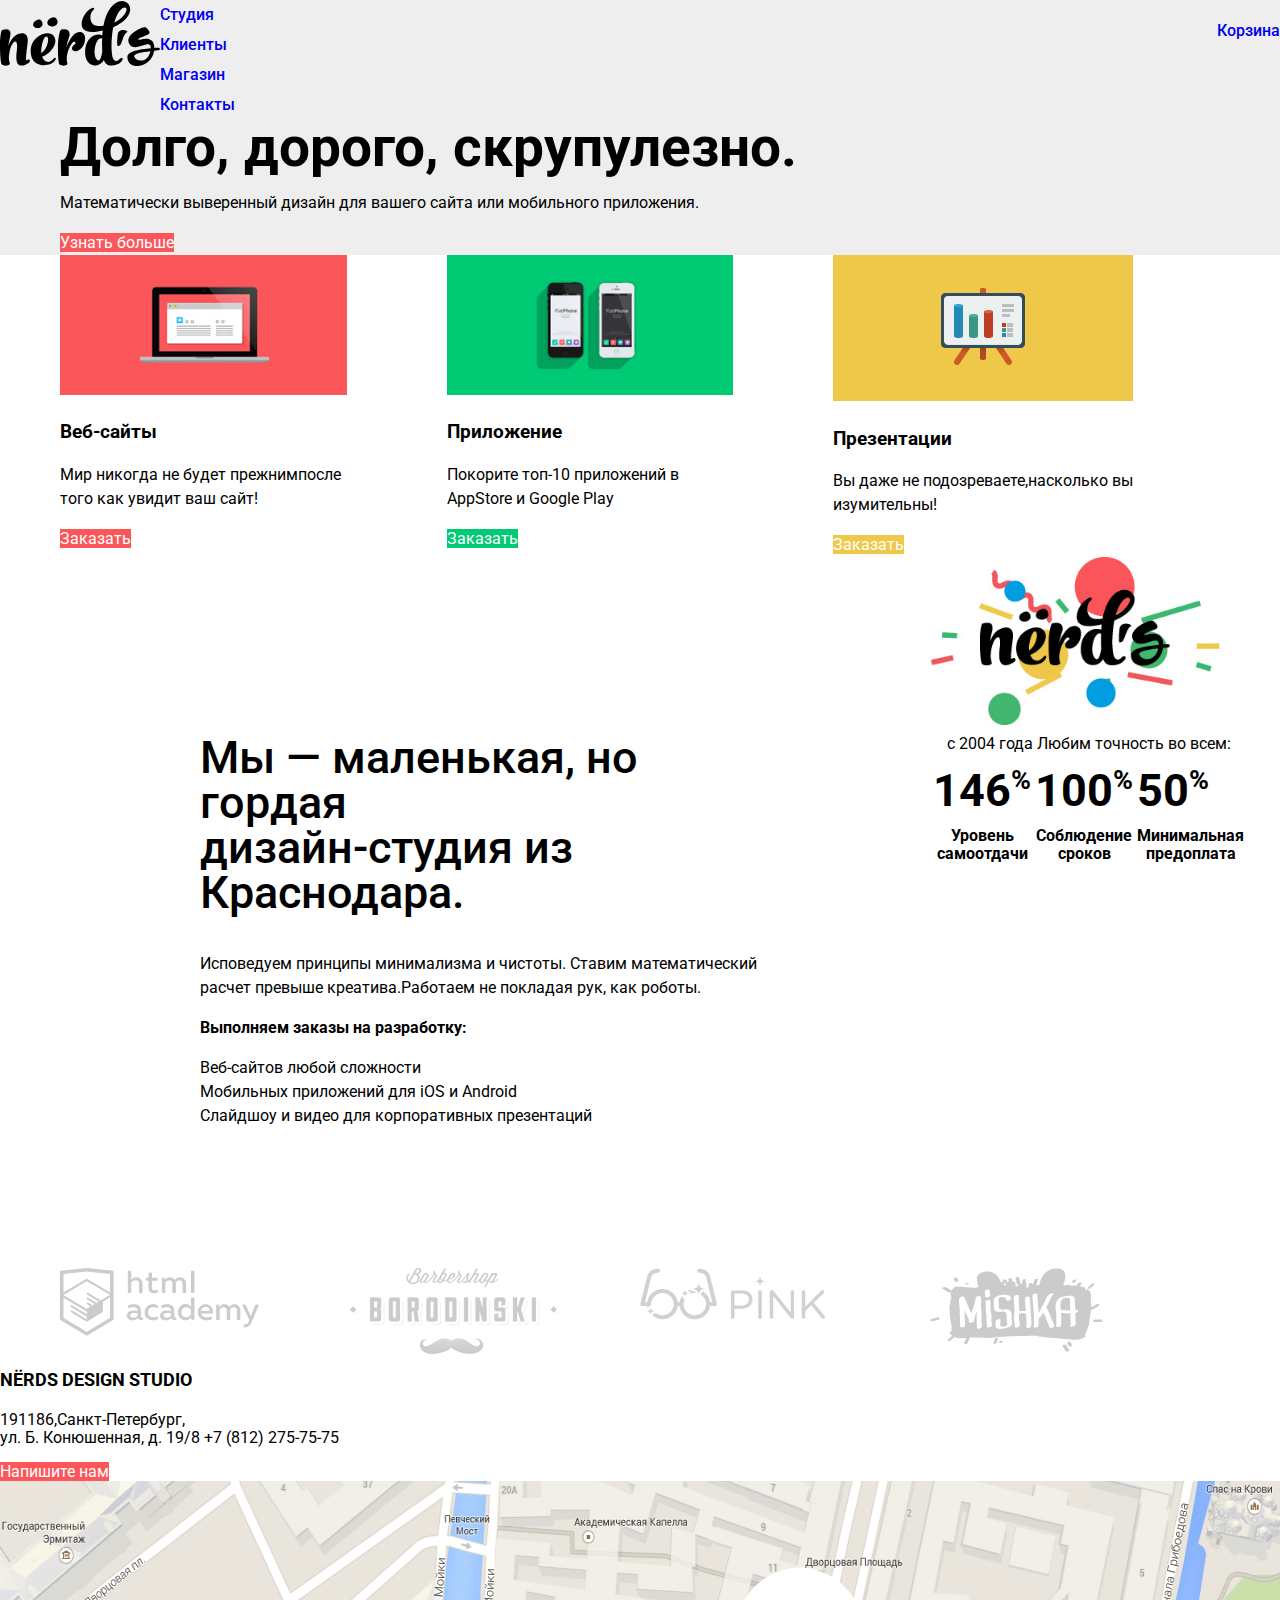
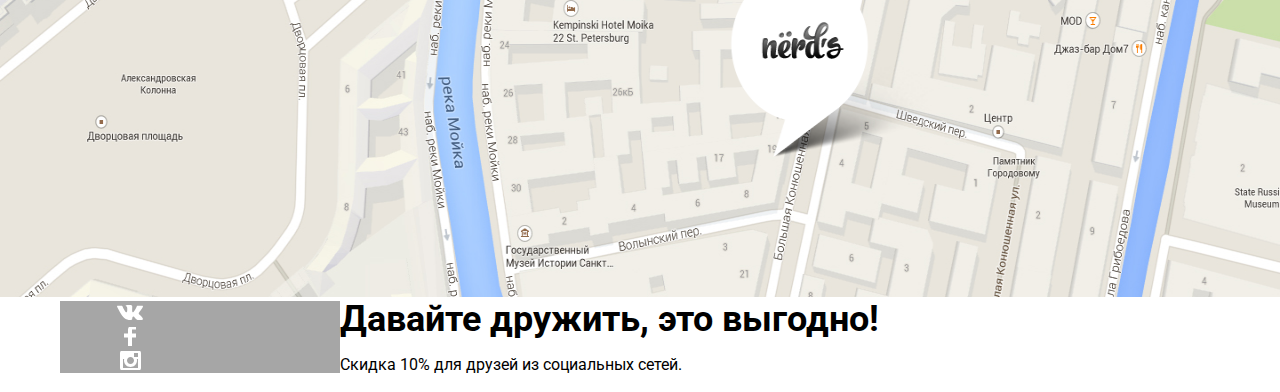
==== index.html @ cbd78d94 "Сетка на гридах для главной страницы" ====
<!DOCTYPE html>
<html class="page" lang="ru">
  <head>
    <meta charset="utf-8">
    <title>Nerd's</title>
    <link rel="preconnect" href="https://fonts.gstatic.com">
    <link href="https://fonts.googleapis.com/css2?family=Roboto:wght@400;500;700&display=swap" rel="stylesheet">
    <link href="css/normalize.css" rel="stylesheet">
    <link href="css/style.css" rel="stylesheet">
    <link rel="icon" href="favicon.ico">
    <link rel="icon" href="favicon.ico" type="image/ico">
    <link rel="apple-touch-icon" href="favicon180.ico">
    <link rel="manifest" href="manifest.webmanifest">
  </head>
  <body class="page-body">
  <header class="main-header">
    <nav class="main-navigation">
      <a class="main-header-logo" href="index.html"><img src="img/nerds-logo.svg" width="160" height="65" alt="Логотип Дизайн-студии Nerd's"></a>
      <ul class="site-navigation-list">
        <li><a href="blank.html">Студия </a></li>
        <li><a href="blank.html">Клиенты</a></li>
        <li><a href="catalog.html">Магазин</a></li>
        <li><a href="blank.html">Контакты</a></li>
      </ul>
      <ul class="nav-basket">
        <li>
          <a class="basket" href="blank.html">Корзина</a>
        </li>
      </ul>
    </nav>
    <h1 class="main-title">Интернет магазин «Nerds»</h1>
  </header>
    <main >
    <section class="features">
      <div class="container">
      <div>
        <h2 class="features-title">Долго, дорого, скрупулезно.</h2>
        <p>Математически выверенный дизайн для вашего сайта или мобильного приложения.</p>
        <a class="btn" href="blank.html">Узнать больше</a>
      </div>
    </div>
    </section>
    <div class="container">
    <section class="services">
      <h2 class="services-title">Услуги</h2>
      <ul class="services-list">
        <li class="services-item">
          <img src="img/illustration-1.jpg" width="300" height="146" alt="Илюстрация компютера">
          <h3 class="services-list-title">Веб-сайты</h3>
          <p>Мир никогда не будет прежнимпосле того как увидит ваш сайт!</p>
          <a class="btn" href="blank.html">Заказать</a>
        </li>
        <li class="services-item">
          <img src="img/illustration-2.jpg" width="300" height="146" alt="Илюстрация телефонов">
          <h3 class="services-list-title">Приложение</h3>
          <p>Покорите топ-10 приложений в AppStore и Google Play</p>
          <a class="btn services-item-green" href="blank.html">Заказать</a>
        </li>
        <li class="services-item">
          <img src="img/illustration-3.jpg" width="300" height="146" alt="Илюстрация экрана">
          <h3 class="services-list-title">Презентации</h3>
          <p>Вы даже не подозреваете,насколько вы изумительны!</p>
          <a class="btn services-item-yellow" href="blank.html">Заказать</a>
        </li>
      </ul>
    </section>
    <section class="about">
    <div class="about-info">
      <h2 class="about-title">Мы — маленькая, но гордая <br>дизайн-студия из Краснодара.</h2>
      <p>Исповедуем принципы минимализма и чистоты. Ставим математический расчет превыше креатива.Работаем не покладая рук, как роботы.</p>
      <p class="sup-title">Выполняем заказы на разработку:</p>
      <ul class="about-list">
        <li class="about-item">Веб-сайтов любой сложности</li>
        <li class="about-item">Мобильных приложений для iOS и Android</li>
        <li class="about-item">Слайдшоу и видео для корпоративных презентаций</li>
      </ul>
    </div>
    <div class="about-fact">
      <img src="img/nerds-illustration.png" width="360" height="208" alt="Логотип Дизайн-студии Nerd's">
    <table>
      <caption class="table-title">с 2004 года Любим точность во всем:</caption>
      <tr>
        <td class="about-data">146<sup><small>%</small></td>
        <td class="about-data">100<sup><small>%</small></td>
        <td class="about-data">50<sup><small>%</small></td>
      </tr>
      <tr>
        <th class="about-row">Уровень самоотдачи</th>
        <th class="about-row">Соблюдение сроков</th>
        <th class="about-row">Минимальная предоплата</th>
      </tr>
    </table>
    </div>
    </section>
    <section class="companies">
      <h2 class="companies-title">Клиенты</h2>
        <a class="companies-link" href="blank.html">
          <img src="img/logo-htmlacademy.svg" width="199" height="67" alt="Логотип компании Html academi">
        </a>
        <a class="companies-link" href="blank.html">
          <img src="img/logo-barbershop.svg" width="209" height="90" alt="Логотип компании барбершоп">
        </a>
        <a class="companies-link" href="blank.html">
          <img src="img/logo-pink.svg" width="185" height="52" alt="Логотип компании Pink">
        </a>
        <a class="companies-link" href="blank.html">
          <img src="img/logo-mishka.svg" width="173" height="84" alt="Логотип компании Mishka">
        </a>
    </section>
    </div>
    </main>
  <footer class="main-footer">
    <section class="contacts">
      <div>
        <b class="contacts-name">NЁRDS DESIGN STUDIO</b>
        <p>191186,Санкт-Петербург,
        <br>ул. Б. Конюшенная, д. 19/8
        <a class="contacts-phone" href="tel:+78122757575">+7 (812) 275-75-75</a></p>
        <a class="btn" href="blank.html">Напишите нам</a>
      </div>
      <div>
        <img class="map" src="img/map.png" width="1440" height="416" alt="Санкт-Петербург,ул.Б.Конюшенная, д.19/8">
      </div>
    </section>
    <section class="footer-social">
      <div class="footer-container container">
      <ul class="footer-social-list">
        <li class="social-button">
          <a class=" social-button social-button-vk" href="blank.html">
          </a>
        </li>
        <li class="social-button">
          <a class=" social-button social-button-fb" href="blank.html">
          </a>
        </li>
        <li class="social-button">
          <a class=" social-button social-button-insta" href="blank.html">
          </a>
        </li>
      </ul>
      <div>
        <b class="footer-slogan">Давайте дружить, это выгодно!</b>
        <p class="footer-paragraph">Скидка 10% для друзей из социальных сетей.</p>
      </div>
      </div>
    </section>
  </footer>
  </body>
</html>
---- css/style.css ----
:root {
    --black: #000000;
    --gray-nav: #EEEEEE;
    --extra-dark: #283136;
    --red: #FB565A;
    --gray: #A6A6A6;
    --green: #00CA74;
    --yellow: #EFC849;
    --extra-gray: #444444;
    --basic-white: #FFFFFF;
}

body {
  background-color: var(--basic-white);
  font-family: "Roboto", "Arial", sans-serif;
  font-size: 16px;
  line-height: 24px;
  font-weight: 400;
  color: var(--black);
}

.page {
  height: 100%;
}

.page-body {
  min-height: 100%;
  display: grid;
  grid-template-rows: min-content 1fr min-content;
  align-content: start;
}

a {
  text-decoration: none;
}

img{
  height: auto;
  max-width: 100%;
}

.container {
  width: 1160px;
  margin: 0 auto;
  padding: 0 20px;
}

.btn {
  color: var(--basic-white);
  font-size: 16px;
  line-height: 18px;
  background-color: var(--red);
}

.main-navigation {
  display: grid;
  grid-template-columns: min-content 1fr min-content;
  font-size: 16px;
  line-height: 30px;
  font-weight: 500;
  color: var(--black);
}

.main-header {
  background-color: var(--gray-nav);
  margin: 0;
  padding: 0;
}

.main-header-logo {
  display: block;
  width: 160px;
}

.site-navigation-list {
  list-style-type: none;
  margin: 0;
  padding: 0;
}

.nav-basket {
  list-style-type: none;
}

.features {
  background-color: var(--gray-nav);
}

.features-title {
  margin: 0;
  font-size: 55px;
  line-height: 55px;
}

.services-title {
  display: none;
}

.services-list {
  display: grid;
  grid-template-columns: 1fr 1fr 1fr;
  padding: 0;
  margin: 0;
  list-style: none;
}

.services-item {
  padding-right: 100px;
}

.services-item:nth-child(3n) {
  padding-right: 60px;
}

.services-item-title {
  color: var(--black);
  font-size: 24px;
  line-height: 30px;
  font-weight: 700;
  margin: 0;
  padding: 0;
}

.services-item-green  {
  background-color: var(--green);
}

.services-item-yellow {
  background-color: var(--yellow);
}

.main-title {
  display: none;
}

.about {
  display: grid;
  grid-template-columns: 75% 25%;
  margin: 0;
  padding: 0;
}

.about-list {
  list-style: none;
  margin: 0;
  padding: 0;
}

.about-info {
  padding: 140px;
}

.about-title {
  font-size: 45px;
  line-height: 45px;
  font-weight: 500;
}

.sup-title {
  font-weight: 700;
}

.about-data {
  font-size: 45px;
  line-height: 64px;
  font-weight: 700;
}
.about-row {
  font-size: 16px;
  line-height: 18px;
}

.companies {
  display: grid;
  grid-template-columns: repeat(4, 1fr);
}

.companies-link img {
  opacity: 0.2;
}

.companies-link:hover img {
  opacity: 1;
}

.companies-link:active img {
  opacity: 0.1;
}

.companies-title {
  display: none;
}

.contacts {
  line-height: 18px;
}

.contacts-name {
  font-size: 18px;
  line-height: 30px;
  font-weight: 700;
}

.contacts-phone {
  color: inherit;
}

.basket {
  font-weight: 500;
  line-height: 18px;
}

.map {
  width: 100%;
  height: 416px;
}

.footer-social-list {
  list-style-type: none;
  margin: 0;
  padding: 0;
}

.social-button {
  background: var(--gray);
  padding-right: 140px;
  background-repeat: no-repeat;
  background-position: center;
}

.footer-container {
  display: grid;
  grid-template-columns: min-content 1fr min-content;
}

.social-button-vk {
  background-image: url(../img/vk-icon.svg);
}

.social-button-fb {
  background-image: url(../img/fb-icon.svg);
}

.social-button-insta {
  background-image: url(../img/insta-icon.svg);
}

.social-button:hover {
  background-color: var(--red);
}

.social-button:active {
  opacity: 0.1;
}

.footer-slogan {
  font-size: 36px;
  line-height: 36px;
  font-weight: 700;
}

.footer-paragraph {
  line-height: 22px;
}

.site-navigation-list .active {
  border-bottom: var(--black);
}

.page-catalog {
  width: 240px;
  margin-right: 80px;
  display: grid;
  grid-template-columns: 180px 1fr;
  align-content: start;
  grid-column: 1 / -1;
  margin-bottom: 40px;
}

.page-title {
  font-size: 55px;
  line-height: 55px;
  font-weight: 500;
  margin-left: 357px;
}

.catalog-container {
  display: grid;
  grid-template-columns: 260px 1fr;
  gap: 140px;
}

.catalog-filter {
  grid-row: 1/-1;
  font-size: 18px;
  line-height: 30px;
  font-weight: 700;
}

.catalog-filter-group {
  margin: 0;
  padding: 0;
  border: 0;
}

.catalog-filter-list {
  list-style-type: none;
  margin: 0;
  padding: 0;
}

.catalog-checkbox-label {
  font-size: 16px;
  line-height: 20px;
  font-weight: 400;
}

.catalog-radio-label {
  font-size: 16px;
  line-height: 20px;
  font-weight: 400;
}

.sort-item {
  font-size: 14px;
  line-height: 18px;
  font-weight: 400;
  margin: 0;
  padding: 0;
  list-style-type: none;
  color: var(--extra-gray);
}

.sort-item {
  opacity: 0.3;
}

.sort-item:hover {
  opacity: 0.6;
}

.sort-item:active {
  opacity: 1;
}

.sort-order-links {
  margin: 0;
  padding: 0;
  color: var(--black);
}

.sort-link-asc {
  margin: 0;
  padding: 0;
  list-style-type: none;
  color: var(--black);
}

.sort-link-desc {
  margin: 0;
  padding: 0;
  list-style-type: none;
  color: var(--gray);
}

.catalog-filter-btn {
  color: var(--black);
  background: var(--gray-nav);
}

.catalog-sort {
  display: flex;
  list-style-type: none;
}

.catalog-sort-caption {
  font-size: 18px;
  line-height: 30px;
  font-weight: 700;
}

.sort-order-link {
  color: var(--black);
}

.catalog-title {
  display: none;
}

.catalog-item-title {
  font-size: 18px;
  line-height: 30px;
  font-weight: 700;
  margin: 0;
}

.catalog-list {
  display: grid;
  grid-template-columns: 1fr 1fr;
  gap: 40px;
  margin: 0px;
  padding: 0px;
  grid-column-start: 2;
  width: 560px;
  list-style: none;
  margin-left: 60px;
}

.catalog-info {
  line-height: 18px;
}

.paginate {
  list-style-type: none;
  color: var(--black);
  background-color: var(--gray-nav);
}
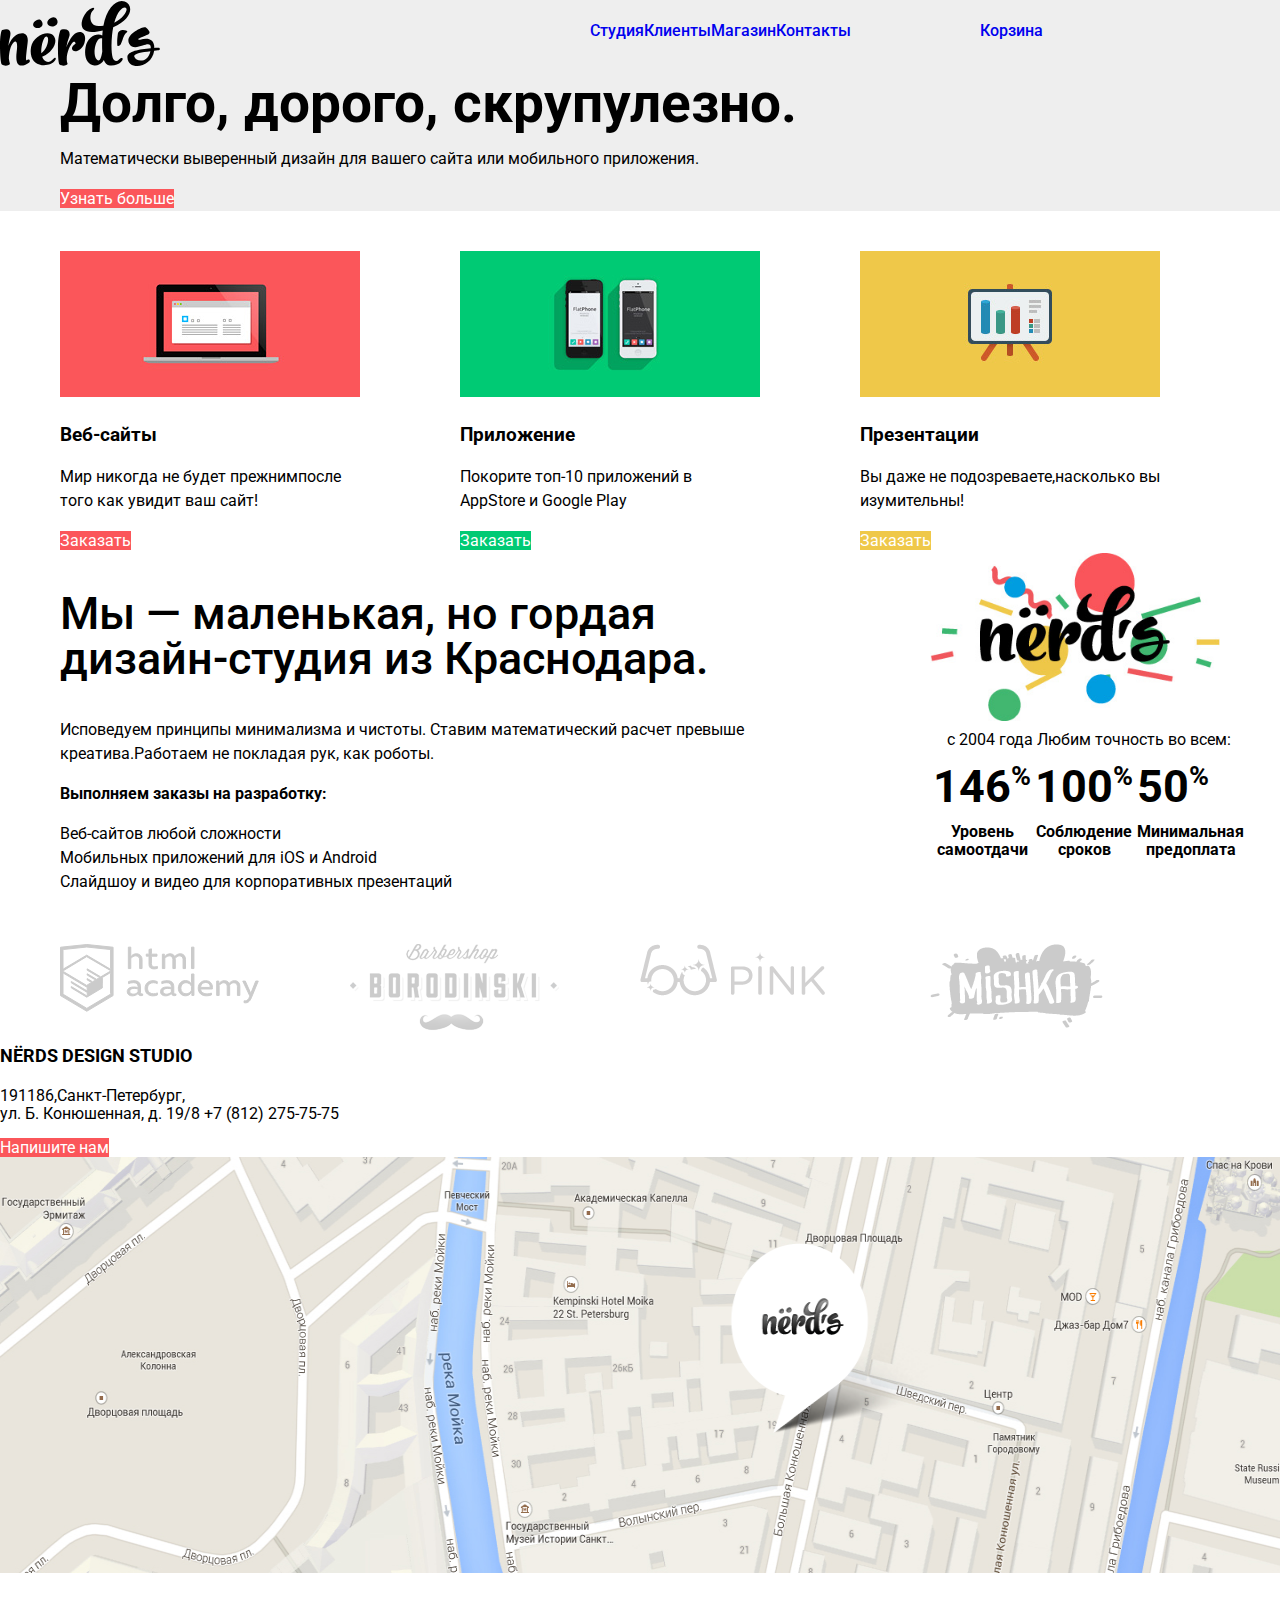
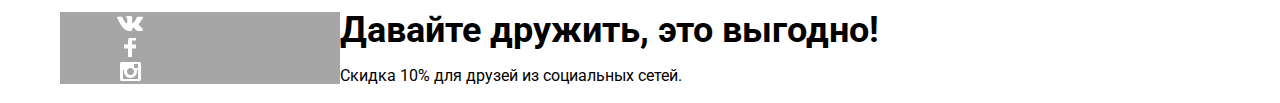
==== commit b84b583f: "Сетка на флексах для главной страницы" ====
--- a/index.html
+++ b/index.html
@@ -13,7 +13,7 @@
     <link rel="manifest" href="manifest.webmanifest">
   </head>
   <body class="page-body">
-  <header class="main-header">
+  <header class="main-header container">
     <nav class="main-navigation">
       <a class="main-header-logo" href="index.html"><img src="img/nerds-logo.svg" width="160" height="65" alt="Логотип Дизайн-студии Nerd's"></a>
       <ul class="site-navigation-list">
--- a/css/style.css
+++ b/css/style.css
@@ -61,32 +61,58 @@
   color: var(--black);
 }
 
+.main-header container {
+  display: flex;
+  justify-content: space-between;
+}
+
 .main-header {
+  display: flex;
+  justify-content: space-between;
+  flex-direction: column;
+  align-items: flex-start;
   background-color: var(--gray-nav);
   margin: 0;
   padding: 0;
+  width: 100%;
 }
 
 .main-header-logo {
+  display: flex;
+  justify-content: start;
+  flex-grow: 0;
   display: block;
   width: 160px;
+  height: auto;
+  margin-right: 140px;
 }
 
 .site-navigation-list {
-  list-style-type: none;
-  margin: 0;
-  padding: 0;
+  display: flex;
+  justify-content: center;
+  flex-grow: 1;
+  list-style-type: none;
+  margin-left: 200px;
+  padding: 0;
+  width: 440px;
 }
 
 .nav-basket {
+  display: flex;
+  margin-left: auto;
+  max-width: 150px;
+  padding-left: 40px;
   list-style-type: none;
 }
 
 .features {
+  margin-bottom: 40px;
   background-color: var(--gray-nav);
 }
 
 .features-title {
+  display: grid;
+  grid-template-columns: auto 1fr ;
   margin: 0;
   font-size: 55px;
   line-height: 55px;
@@ -105,7 +131,13 @@
 }
 
 .services-item {
+  width: 300px;
   padding-right: 100px;
+}
+
+.services-item p {
+  display: flex;
+  align-items: center;
 }
 
 .services-item:nth-child(3n) {
@@ -138,6 +170,7 @@
   grid-template-columns: 75% 25%;
   margin: 0;
   padding: 0;
+  margin-bottom: 50px;
 }
 
 .about-list {
@@ -147,7 +180,7 @@
 }
 
 .about-info {
-  padding: 140px;
+  padding-right: 140px;
 }
 
 .about-title {
@@ -193,6 +226,7 @@
 
 .contacts {
   line-height: 18px;
+  margin-bottom: 35px;
 }
 
 .contacts-name {
@@ -230,7 +264,7 @@
 
 .footer-container {
   display: grid;
-  grid-template-columns: min-content 1fr min-content;
+  grid-template-columns: min-content 1fr;
 }
 
 .social-button-vk {
@@ -267,17 +301,9 @@
   border-bottom: var(--black);
 }
 
-.page-catalog {
-  width: 240px;
-  margin-right: 80px;
-  display: grid;
-  grid-template-columns: 180px 1fr;
-  align-content: start;
-  grid-column: 1 / -1;
-  margin-bottom: 40px;
-}
-
 .page-title {
+  display: flex;
+  justify-content: center;
   font-size: 55px;
   line-height: 55px;
   font-weight: 500;
@@ -287,17 +313,18 @@
 .catalog-container {
   display: grid;
   grid-template-columns: 260px 1fr;
-  gap: 140px;
+  gap: 0 140px;
 }
 
 .catalog-filter {
-  grid-row: 1/-1;
+  grid-row: 1/3;
   font-size: 18px;
   line-height: 30px;
   font-weight: 700;
 }
 
 .catalog-filter-group {
+  margin-bottom: 30px;
   margin: 0;
   padding: 0;
   border: 0;
@@ -370,6 +397,7 @@
 
 .catalog-sort {
   display: flex;
+  flex-grow: 1;
   list-style-type: none;
 }
 
@@ -378,6 +406,10 @@
   line-height: 30px;
   font-weight: 700;
 }
+
+ .catalog-sort-list {
+list-style: none;
+ }
 
 .sort-order-link {
   color: var(--black);
@@ -406,14 +438,26 @@
   margin-left: 60px;
 }
 
+.catalog-item {
+  margin-right: 20px;
+  margin-bottom: 20px;
+}
+
+.paginate {
+  list-style-type: none;
+  color: var(--black);
+  background-color: var(--gray-nav);
+}
+
 .catalog-info {
   line-height: 18px;
 }
 
-.paginate {
-  list-style-type: none;
-  color: var(--black);
-  background-color: var(--gray-nav);
-}
-
-
+.catalog-filter fieldset {
+  padding: 0;
+  margin: 0;
+  margin-bottom: 30px;
+  border: none;
+}
+
+
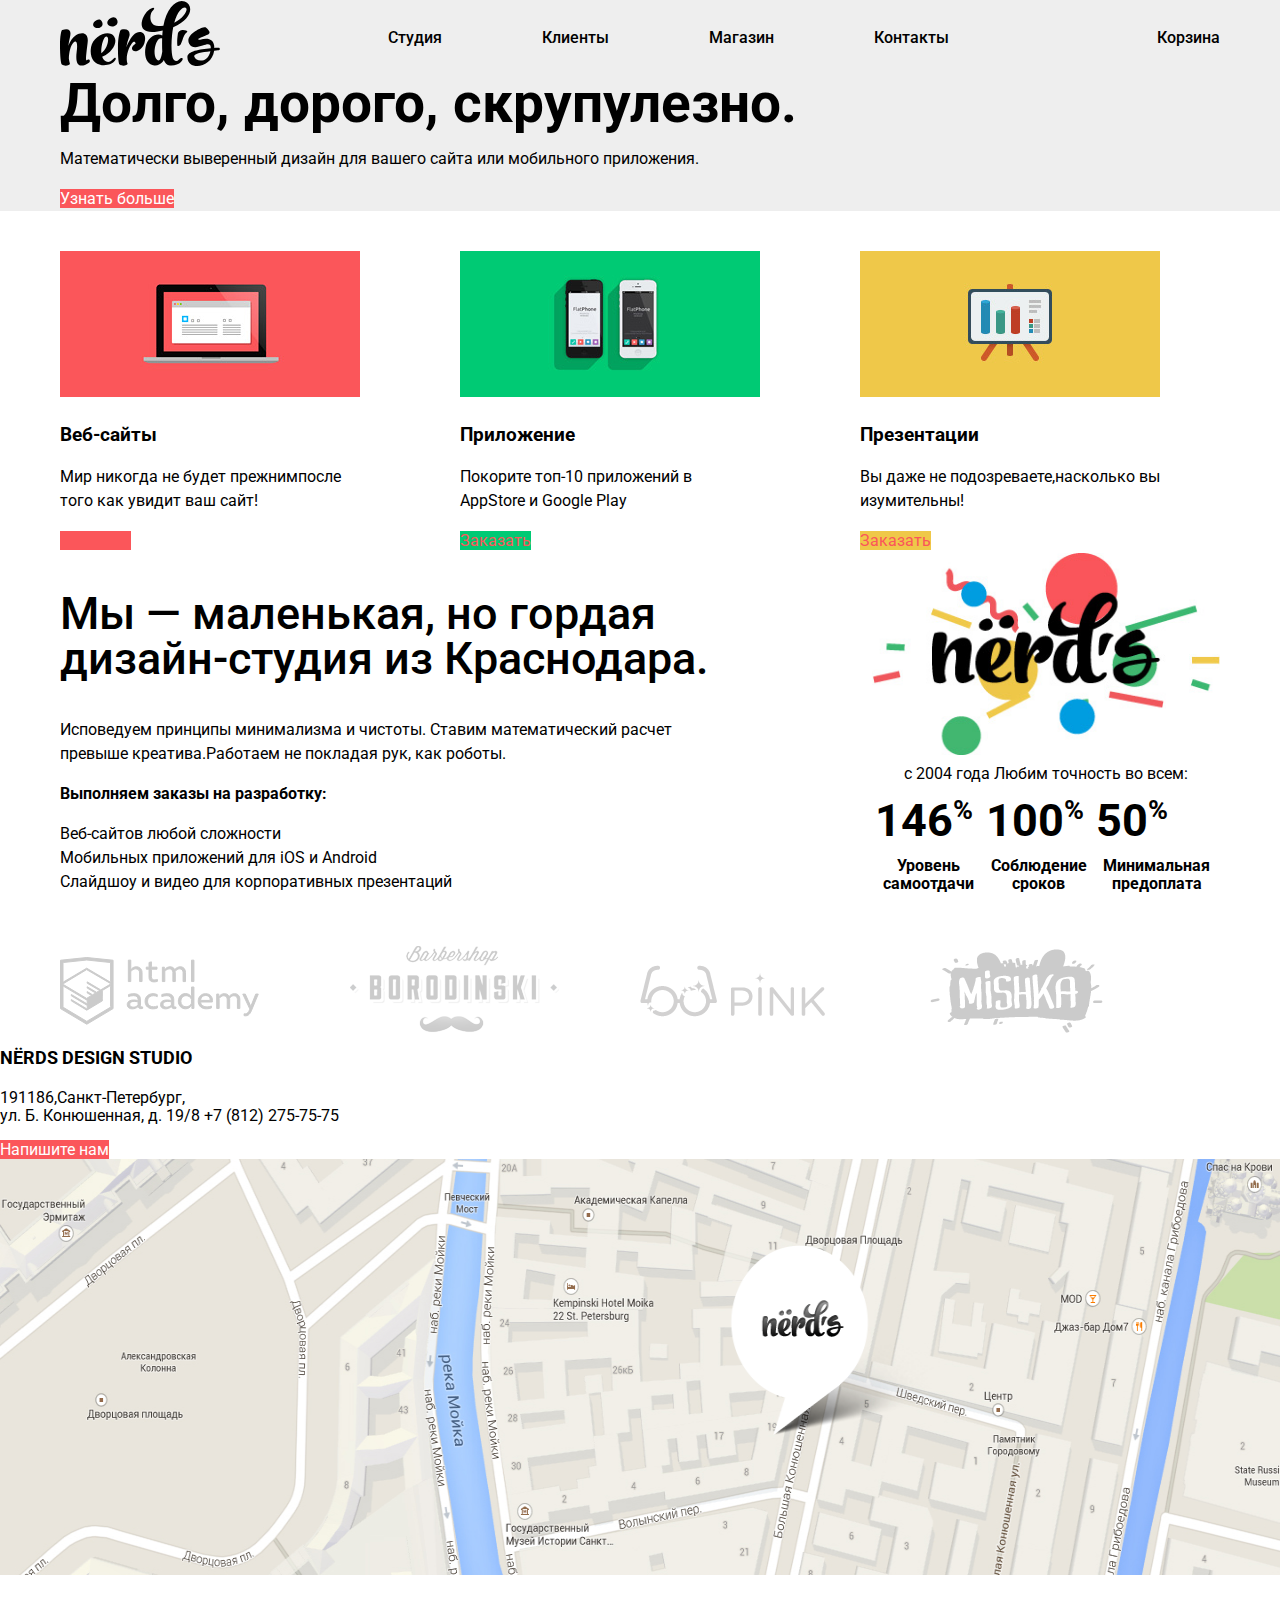
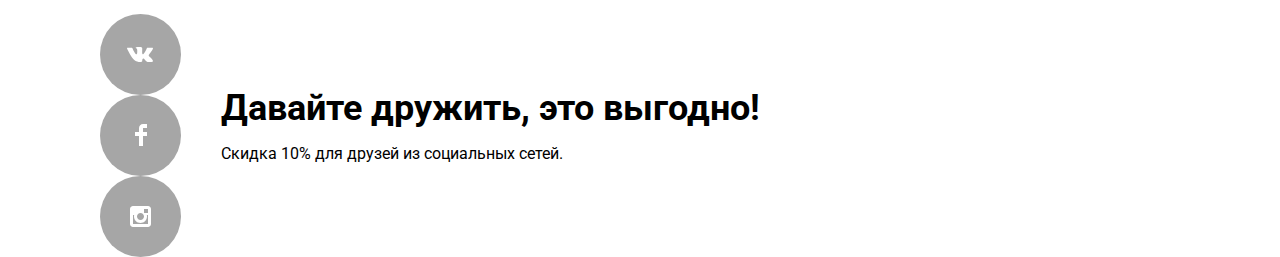
==== commit e0cc40c2: "Сетка на флексах для главной страницы" ====
--- a/index.html
+++ b/index.html
@@ -13,8 +13,8 @@
     <link rel="manifest" href="manifest.webmanifest">
   </head>
   <body class="page-body">
-  <header class="main-header container">
-    <nav class="main-navigation">
+  <header class="main-header">
+    <nav class="main-navigation  container">
       <a class="main-header-logo" href="index.html"><img src="img/nerds-logo.svg" width="160" height="65" alt="Логотип Дизайн-студии Nerd's"></a>
       <ul class="site-navigation-list">
         <li><a href="blank.html">Студия </a></li>
@@ -125,15 +125,15 @@
     <section class="footer-social">
       <div class="footer-container container">
       <ul class="footer-social-list">
-        <li class="social-button">
+        <li class="social-item">
           <a class=" social-button social-button-vk" href="blank.html">
           </a>
         </li>
-        <li class="social-button">
+        <li class="social-item">
           <a class=" social-button social-button-fb" href="blank.html">
           </a>
         </li>
-        <li class="social-button">
+        <li class="social-item">
           <a class=" social-button social-button-insta" href="blank.html">
           </a>
         </li>
--- a/css/style.css
+++ b/css/style.css
@@ -8,6 +8,8 @@
     --yellow: #EFC849;
     --extra-gray: #444444;
     --basic-white: #FFFFFF;
+    --red-aiming: #E74246;
+    --red-pressing:#D7373B;
 }
 
 body {
@@ -52,6 +54,21 @@
   background-color: var(--red);
 }
 
+.btn a {
+  background-color: var(--red);
+  opacity: 1;
+}
+
+.btn a:hover {
+  background-color: var(--red-aiming);
+  opacity: 0.3;
+}
+
+.btn a:active {
+  background-color: var(--red-pressing);
+  opacity: 1;
+}
+
 .main-navigation {
   display: grid;
   grid-template-columns: min-content 1fr min-content;
@@ -59,52 +76,76 @@
   line-height: 30px;
   font-weight: 500;
   color: var(--black);
-}
-
-.main-header container {
-  display: flex;
-  justify-content: space-between;
+  align-items: center;
 }
 
 .main-header {
-  display: flex;
-  justify-content: space-between;
-  flex-direction: column;
-  align-items: flex-start;
   background-color: var(--gray-nav);
-  margin: 0;
-  padding: 0;
-  width: 100%;
 }
 
 .main-header-logo {
-  display: flex;
-  justify-content: start;
-  flex-grow: 0;
   display: block;
   width: 160px;
-  height: auto;
-  margin-right: 140px;
+}
+
+.site-navigation-list li {
+  margin: 0 50px;
 }
 
 .site-navigation-list {
   display: flex;
-  justify-content: center;
-  flex-grow: 1;
-  list-style-type: none;
-  margin-left: 200px;
-  padding: 0;
-  width: 440px;
+  flex-wrap: wrap;
+  list-style-type: none;
+  margin: 0 auto;
+  padding: 0 20px;
+
+}
+
+.site-navigation-list a {
+  color: var(--black);
+}
+
+.site-navigation-list a {
+  opacity: 1;
+}
+
+.site-navigation-list a:hover {
+  color: var(--red);
+  opacity: 0.3;
+}
+
+.site-navigation-list a:active {
+  opacity: 1;
 }
 
 .nav-basket {
   display: flex;
+  margin: 0;
+  margin-top: 0;
+  margin-bottom: 0;
   margin-left: auto;
   max-width: 150px;
   padding-left: 40px;
   list-style-type: none;
 }
 
+.nav-basket a {
+  color: var(--black);
+}
+
+.nav-basket a {
+  opacity: 1;
+}
+
+.nav-basket a:hover {
+  color: var(--red);
+  opacity: 0.3;
+}
+
+.nav-basket a:active {
+  opacity: 1;
+}
+
 .features {
   margin-bottom: 40px;
   background-color: var(--gray-nav);
@@ -130,6 +171,19 @@
   list-style: none;
 }
 
+.services-list  a {
+  color: var(--red);
+}
+
+.services-list  a {
+  opacity: 1;
+}
+
+.services-list  a:hover {
+  color: var(--red);
+  opacity: 0.3;
+}
+
 .services-item {
   width: 300px;
   padding-right: 100px;
@@ -167,7 +221,7 @@
 
 .about {
   display: grid;
-  grid-template-columns: 75% 25%;
+  grid-template-columns: 70% 30%;
   margin: 0;
   padding: 0;
   margin-bottom: 50px;
@@ -206,6 +260,7 @@
 .companies {
   display: grid;
   grid-template-columns: repeat(4, 1fr);
+  align-items: center;
 }
 
 .companies-link img {
@@ -251,20 +306,30 @@
 
 .footer-social-list {
   list-style-type: none;
-  margin: 0;
-  padding: 0;
+  margin: 0 auto;
+  padding: 0 20px;
+  display: flex;
+  flex-wrap: wrap;
+}
+
+.social-item {
+  margin: 0 20px;
 }
 
 .social-button {
+  display: block;
+  width: 81px;
+  height: 81px;
   background: var(--gray);
-  padding-right: 140px;
   background-repeat: no-repeat;
   background-position: center;
+  border-radius: 50%;
 }
 
 .footer-container {
   display: grid;
   grid-template-columns: min-content 1fr;
+  align-items: center;
 }
 
 .social-button-vk {
@@ -285,6 +350,14 @@
 
 .social-button:active {
   opacity: 0.1;
+}
+
+.social-button li {
+  margin: 0 10px;
+}
+
+.footer-text {
+  padding-left: 140px;
 }
 
 .footer-slogan {
@@ -397,22 +470,37 @@
 
 .catalog-sort {
   display: flex;
-  flex-grow: 1;
+  flex-wrap: wrap;
+  color: var(--black);
   list-style-type: none;
 }
 
 .catalog-sort-caption {
+  color: var(--black);
   font-size: 18px;
   line-height: 30px;
   font-weight: 700;
 }
 
  .catalog-sort-list {
-list-style: none;
+   display: flex;
+   flex-wrap: wrap;
+   color: var(--black);
+   list-style: none;
+  }
+.catalog-sort-list li {
+   margin: 0 10px;
+   padding: 0 10px;
  }
 
-.sort-order-link {
-  color: var(--black);
+.sort-order-links {
+  display: flex;
+  color: var(--black);
+}
+
+.sort-order-links li {
+margin: 0 10px;
+padding: 0 20px;
 }
 
 .catalog-title {
@@ -444,9 +532,17 @@
 }
 
 .paginate {
+  display: flex;
+  flex-wrap: wrap;
   list-style-type: none;
   color: var(--black);
   background-color: var(--gray-nav);
+}
+
+.paginate li {
+  color: var(--black);
+  margin: 0 10px;
+  padding: 0 10px;
 }
 
 .catalog-info {
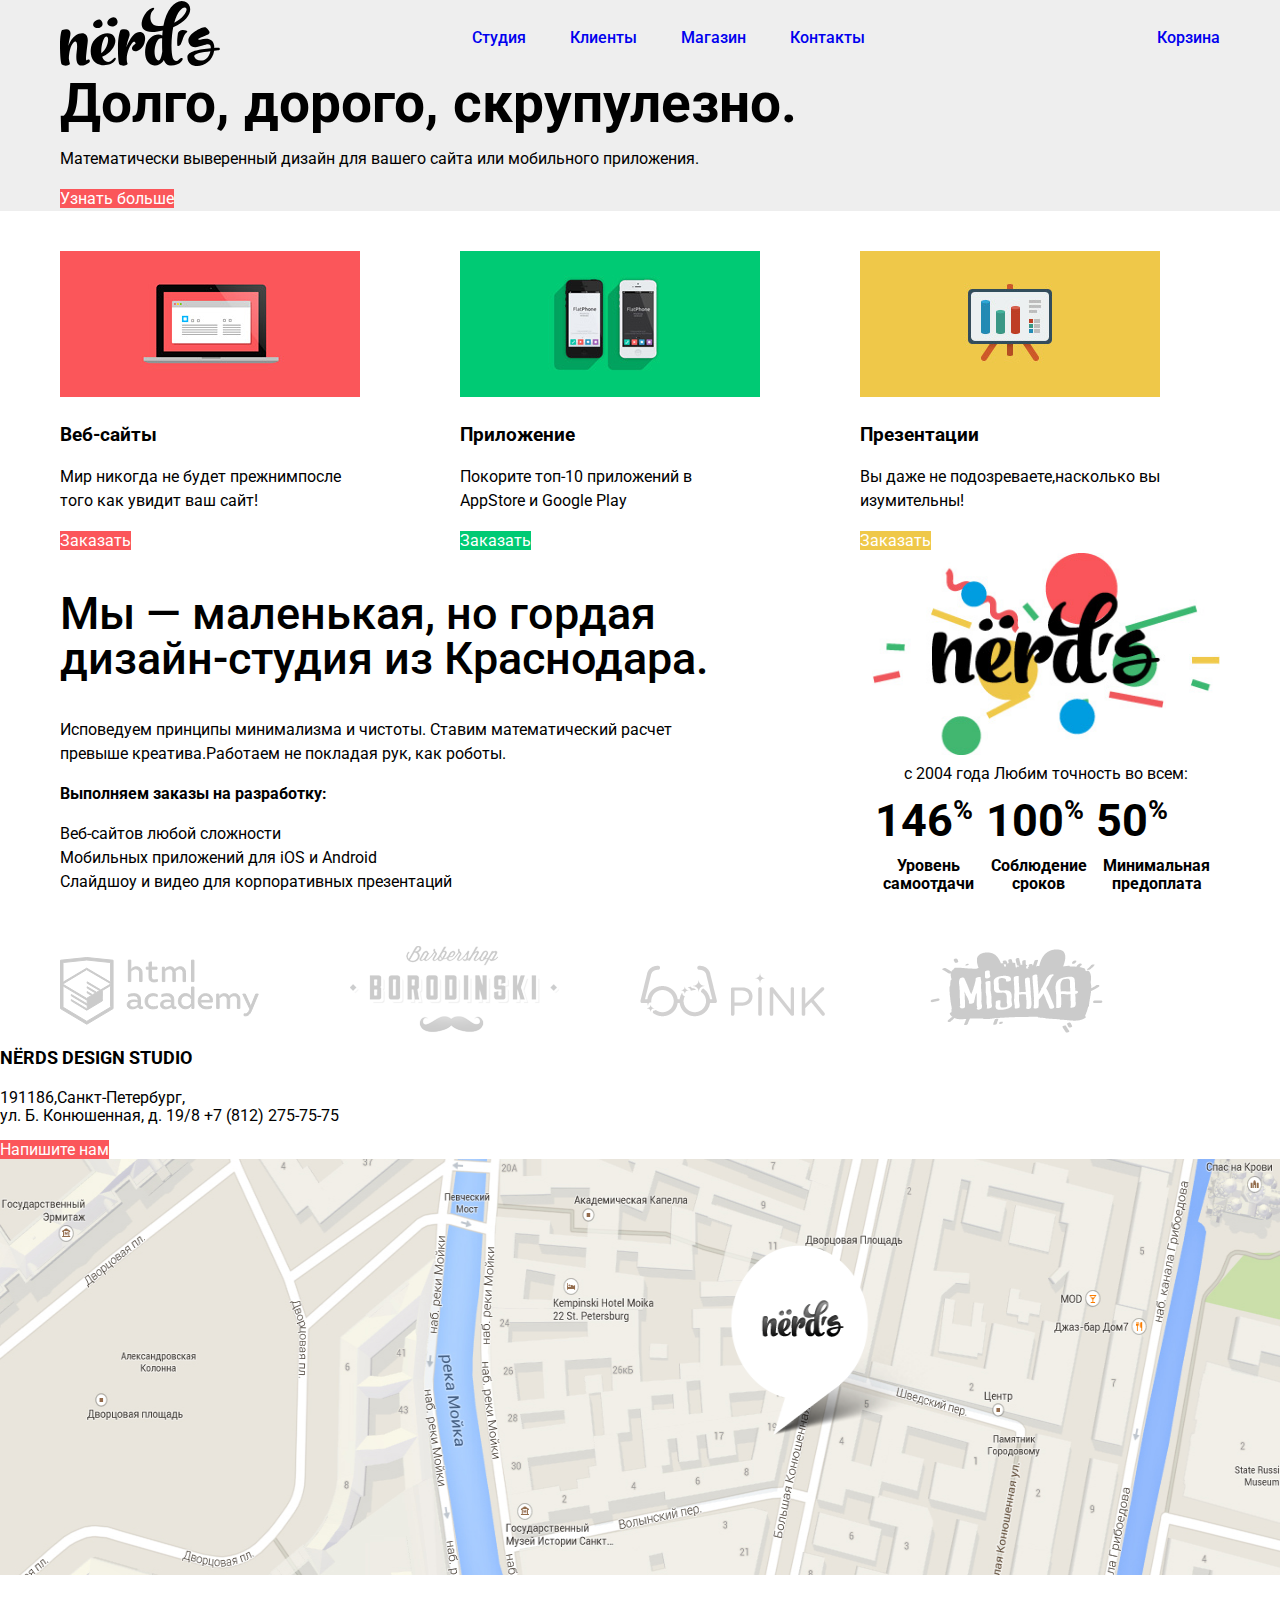
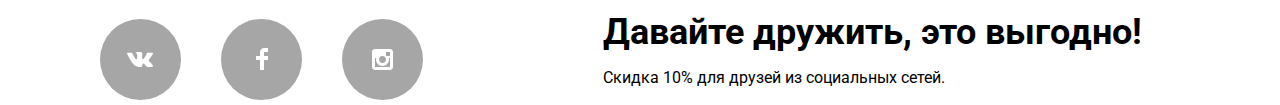
==== commit 94669071: "Сетка на флексах для внутренней страницы" ====
--- a/index.html
+++ b/index.html
@@ -138,7 +138,7 @@
           </a>
         </li>
       </ul>
-      <div>
+      <div class="footer-text">
         <b class="footer-slogan">Давайте дружить, это выгодно!</b>
         <p class="footer-paragraph">Скидка 10% для друзей из социальных сетей.</p>
       </div>
--- a/css/style.css
+++ b/css/style.css
@@ -8,8 +8,10 @@
     --yellow: #EFC849;
     --extra-gray: #444444;
     --basic-white: #FFFFFF;
-    --red-aiming: #E74246;
-    --red-pressing:#D7373B;
+
+    --special:rgba(255,255,255, 0.3);
+    --special-black: rgba(0, 1, 1, 0.1);
+
 }
 
 body {
@@ -54,19 +56,9 @@
   background-color: var(--red);
 }
 
-.btn a {
-  background-color: var(--red);
-  opacity: 1;
-}
-
-.btn a:hover {
-  background-color: var(--red-aiming);
-  opacity: 0.3;
-}
-
-.btn a:active {
-  background-color: var(--red-pressing);
-  opacity: 1;
+.btn:active {
+  background-color: var(--special);
+  box-shadow: inset 0px 3px 0px var(--special-black);
 }
 
 .main-navigation {
@@ -79,17 +71,17 @@
   align-items: center;
 }
 
-.main-header {
-  background-color: var(--gray-nav);
-}
-
 .main-header-logo {
   display: block;
   width: 160px;
 }
 
+.main-header {
+  background-color: var(--gray-nav);
+}
+
 .site-navigation-list li {
-  margin: 0 50px;
+  margin: 0 22px;
 }
 
 .site-navigation-list {
@@ -101,26 +93,7 @@
 
 }
 
-.site-navigation-list a {
-  color: var(--black);
-}
-
-.site-navigation-list a {
-  opacity: 1;
-}
-
-.site-navigation-list a:hover {
-  color: var(--red);
-  opacity: 0.3;
-}
-
-.site-navigation-list a:active {
-  opacity: 1;
-}
-
 .nav-basket {
-  display: flex;
-  margin: 0;
   margin-top: 0;
   margin-bottom: 0;
   margin-left: auto;
@@ -129,21 +102,8 @@
   list-style-type: none;
 }
 
-.nav-basket a {
-  color: var(--black);
-}
-
-.nav-basket a {
-  opacity: 1;
-}
-
 .nav-basket a:hover {
-  color: var(--red);
-  opacity: 0.3;
-}
-
-.nav-basket a:active {
-  opacity: 1;
+  color: var(--special);
 }
 
 .features {
@@ -152,8 +112,6 @@
 }
 
 .features-title {
-  display: grid;
-  grid-template-columns: auto 1fr ;
   margin: 0;
   font-size: 55px;
   line-height: 55px;
@@ -169,19 +127,6 @@
   padding: 0;
   margin: 0;
   list-style: none;
-}
-
-.services-list  a {
-  color: var(--red);
-}
-
-.services-list  a {
-  opacity: 1;
-}
-
-.services-list  a:hover {
-  color: var(--red);
-  opacity: 0.3;
 }
 
 .services-item {
@@ -282,6 +227,12 @@
 .contacts {
   line-height: 18px;
   margin-bottom: 35px;
+}
+
+.footer-container {
+  display: grid;
+  grid-template-columns: max-content 1fr;
+  align-items: center;
 }
 
 .contacts-name {
@@ -326,12 +277,6 @@
   border-radius: 50%;
 }
 
-.footer-container {
-  display: grid;
-  grid-template-columns: min-content 1fr;
-  align-items: center;
-}
-
 .social-button-vk {
   background-image: url(../img/vk-icon.svg);
 }
@@ -375,8 +320,6 @@
 }
 
 .page-title {
-  display: flex;
-  justify-content: center;
   font-size: 55px;
   line-height: 55px;
   font-weight: 500;
@@ -389,6 +332,10 @@
   gap: 0 140px;
 }
 
+.catalog-filter-title {
+  display: none;
+}
+
 .catalog-filter {
   grid-row: 1/3;
   font-size: 18px;
@@ -404,6 +351,7 @@
 }
 
 .catalog-filter-list {
+  align-items: center;
   list-style-type: none;
   margin: 0;
   padding: 0;
@@ -488,6 +436,7 @@
    color: var(--black);
    list-style: none;
   }
+
 .catalog-sort-list li {
    margin: 0 10px;
    padding: 0 10px;
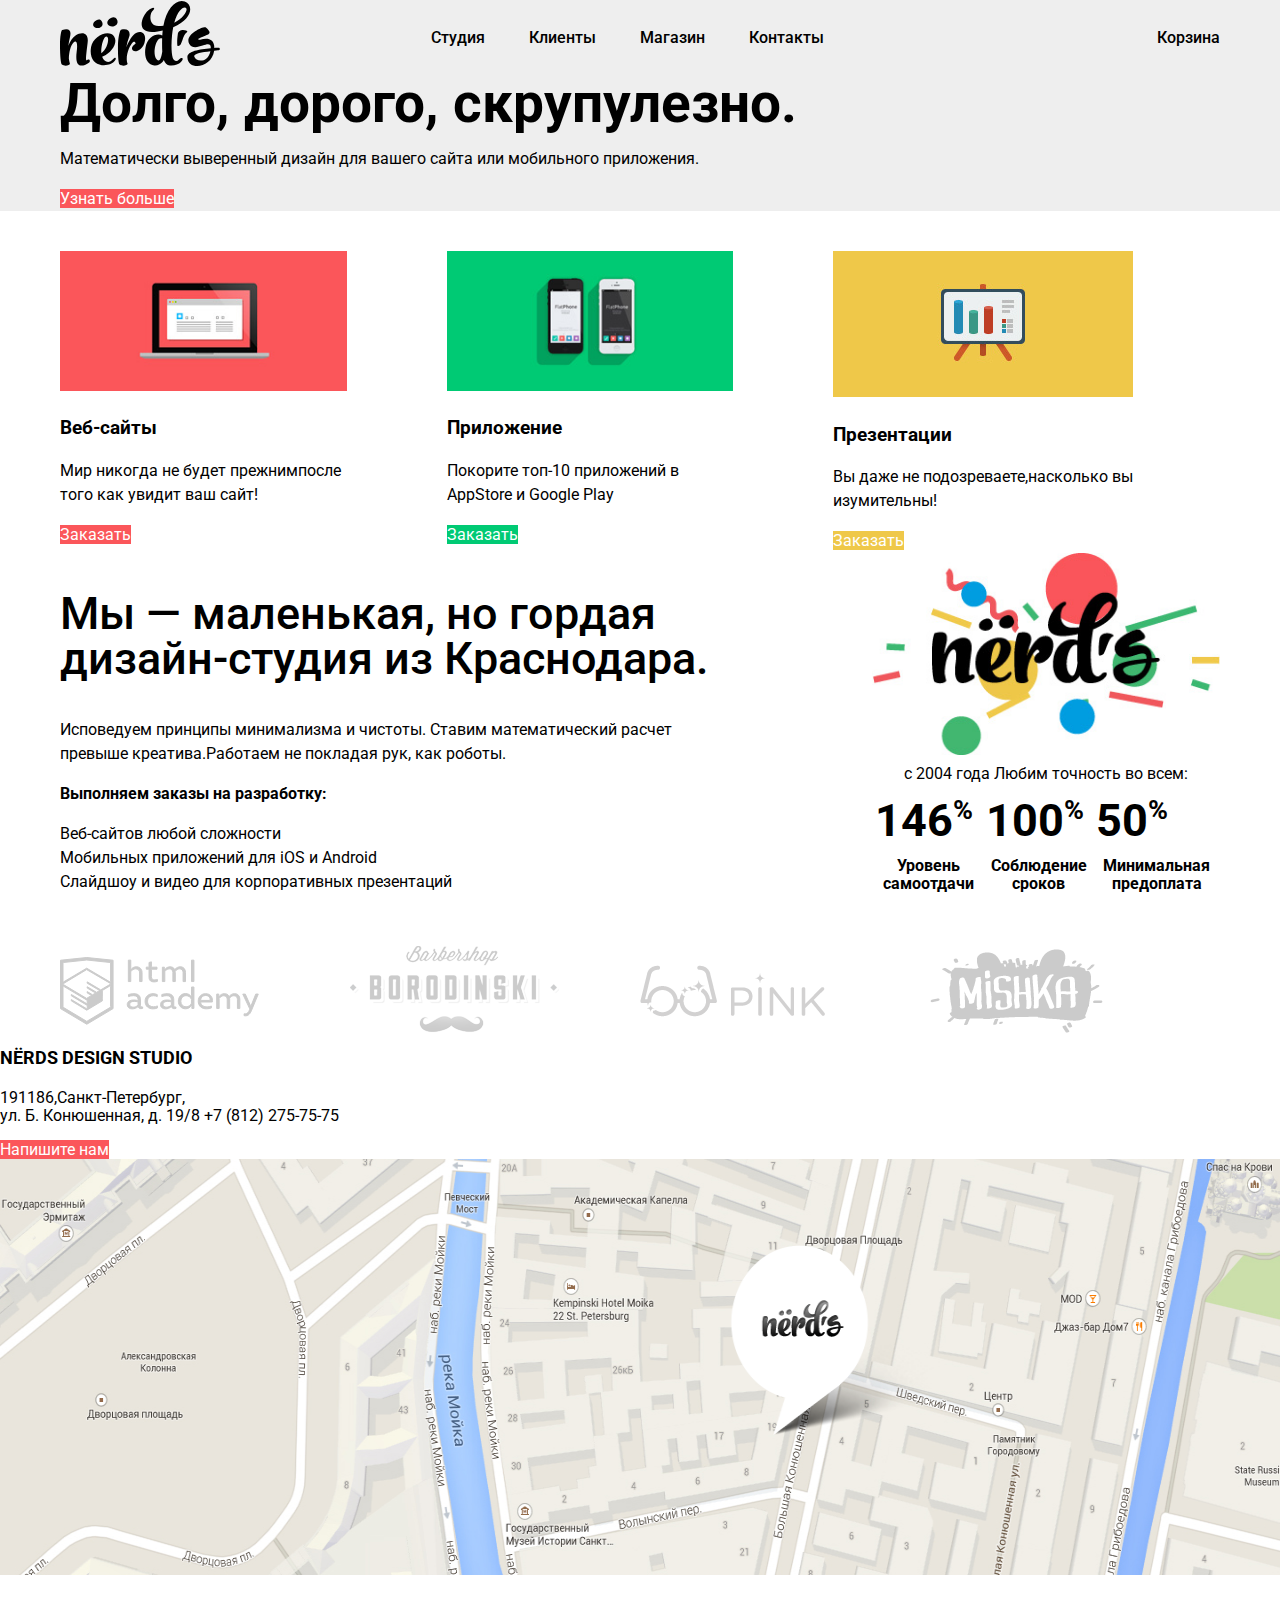
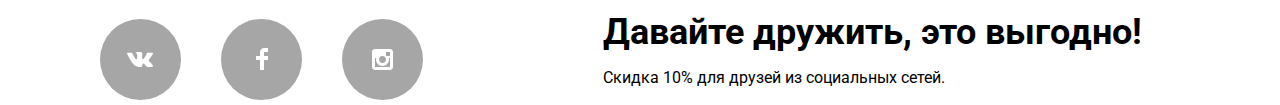
==== commit 4f444cb4: "Сетка на флексах для внутренней страницы" ====
--- a/index.html
+++ b/index.html
@@ -50,17 +50,17 @@
           <p>Мир никогда не будет прежнимпосле того как увидит ваш сайт!</p>
           <a class="btn" href="blank.html">Заказать</a>
         </li>
-        <li class="services-item">
+        <li class="services-item services-item-green">
           <img src="img/illustration-2.jpg" width="300" height="146" alt="Илюстрация телефонов">
           <h3 class="services-list-title">Приложение</h3>
           <p>Покорите топ-10 приложений в AppStore и Google Play</p>
-          <a class="btn services-item-green" href="blank.html">Заказать</a>
+          <a class="btn" href="blank.html">Заказать</a>
         </li>
-        <li class="services-item">
+        <li class="services-item services-item-yellow">
           <img src="img/illustration-3.jpg" width="300" height="146" alt="Илюстрация экрана">
           <h3 class="services-list-title">Презентации</h3>
           <p>Вы даже не подозреваете,насколько вы изумительны!</p>
-          <a class="btn services-item-yellow" href="blank.html">Заказать</a>
+          <a class="btn" href="blank.html">Заказать</a>
         </li>
       </ul>
     </section>
--- a/css/style.css
+++ b/css/style.css
@@ -5,14 +5,25 @@
     --red: #FB565A;
     --gray: #A6A6A6;
     --green: #00CA74;
+    --dark-gray: #DFDFDF;
+    --darker-gray:#D5D5D5;
     --yellow: #EFC849;
     --extra-gray: #444444;
     --basic-white: #FFFFFF;
-
-    --special:rgba(255,255,255, 0.3);
+    --red-hover:  #E74246;
+    --red-active: #D7373B;
+    --green-hover:  #00BC6C;
+    --green-active:  #00AA62;
+    --yellow-hover: #EAB534;
+    --yellow-active: #EAB534;
+    --text-catalog:  #666666;
+    --text-color-active: rgba(255,255,255,1);
+    --special-shadow: rgba(255,255,255, 0.3);
     --special-black: rgba(0, 1, 1, 0.1);
-
-}
+    --text-color-sort: rgba(0,0,0,0.1);
+    --sort-color-hover: rgba(0,0,0,0.6);
+    --active-background: rgba(0, 0, 0, 0.0001);
+  }
 
 body {
   background-color: var(--basic-white);
@@ -38,9 +49,9 @@
   text-decoration: none;
 }
 
-img{
+img {
+  max-width: 100%;
   height: auto;
-  max-width: 100%;
 }
 
 .container {
@@ -56,9 +67,15 @@
   background-color: var(--red);
 }
 
+.btn:hover,
+.btn:focus {
+  background-color: var(--red-hover);
+}
+
 .btn:active {
-  background-color: var(--special);
+  background-color: var(--red-active);
   box-shadow: inset 0px 3px 0px var(--special-black);
+  color: var(--text-color-active);
 }
 
 .main-navigation {
@@ -71,6 +88,7 @@
   align-items: center;
 }
 
+
 .main-header-logo {
   display: block;
   width: 160px;
@@ -80,30 +98,68 @@
   background-color: var(--gray-nav);
 }
 
-.site-navigation-list li {
-  margin: 0 22px;
-}
-
 .site-navigation-list {
   display: flex;
   flex-wrap: wrap;
   list-style-type: none;
   margin: 0 auto;
   padding: 0 20px;
-
+}
+
+.site-navigation-list li {
+  margin: 0 22px;
+}
+
+.site-navigation-list a,
+.nav-basket a {
+  display: block;
+  color: var(--black);
+}
+
+.site-navigation-list a:hover,
+.site-navigation-list a:focus,
+.nav-basket a:hover,
+.nav-basket a:focus {
+  color: var(--red-hover);
+}
+
+.site-navigation-list a:active,
+.nav-basket a:active {
+  color: var(--special);
 }
 
 .nav-basket {
   margin-top: 0;
   margin-bottom: 0;
-  margin-left: auto;
+  margin-left: 82px;
   max-width: 150px;
   padding-left: 40px;
   list-style-type: none;
 }
 
 .nav-basket a:hover {
-  color: var(--special);
+  color: var(--red-hover);
+}
+
+.nav-basket .basket {
+  position: relative;
+}
+
+.basket::before {
+  content: "";
+  position: absolute;
+  right: 82px;
+  width: 15px;
+  height: 15px;
+  background-image: url("img/cart-icon.svg");
+  background-repeat: no-repeat;
+  background-position: 0 0;
+}
+
+.basket:hover::before,
+.basket:focus::before,
+.basket:active::before {
+  opacity: 1;
 }
 
 .features {
@@ -130,13 +186,10 @@
 }
 
 .services-item {
-  width: 300px;
   padding-right: 100px;
 }
 
 .services-item p {
-  display: flex;
-  align-items: center;
 }
 
 .services-item:nth-child(3n) {
@@ -152,12 +205,34 @@
   padding: 0;
 }
 
-.services-item-green  {
+.services-item-green .btn {
   background-color: var(--green);
 }
 
-.services-item-yellow {
+.services-item-yellow .btn {
   background-color: var(--yellow);
+}
+
+.services-item-green .btn:hover,
+.services-item-green .btn:focus {
+ background-color: var(--green-hover);
+}
+
+.services-item-green .btn:active {
+  background-color: var(--green-active);
+  box-shadow: inset 0px 3px 0px var(--special-black);
+  color: var(--text-color-active);
+}
+
+.services-item-yellow .btn:hover,
+.services-item-yellow .btn:focus {
+  background-color: var(--yellow-hover);
+}
+
+.services-item-yellow .btn:active {
+  background-color: var(--yellow-active);
+  box-shadow: inset 0px 3px 0px var(--special-black);
+  color: var(--text-color-active);
 }
 
 .main-title {
@@ -197,6 +272,8 @@
   line-height: 64px;
   font-weight: 700;
 }
+
+
 .about-row {
   font-size: 16px;
   line-height: 18px;
@@ -257,7 +334,7 @@
 
 .footer-social-list {
   list-style-type: none;
-  margin: 0 auto;
+  margin: 0;
   padding: 0 20px;
   display: flex;
   flex-wrap: wrap;
@@ -351,7 +428,6 @@
 }
 
 .catalog-filter-list {
-  align-items: center;
   list-style-type: none;
   margin: 0;
   padding: 0;
@@ -421,6 +497,7 @@
   flex-wrap: wrap;
   color: var(--black);
   list-style-type: none;
+  align-items: center;
 }
 
 .catalog-sort-caption {
@@ -430,26 +507,44 @@
   font-weight: 700;
 }
 
- .catalog-sort-list {
+.catalog-filter-btn {
+  background-color: var(--gray-nav);
+  border: 0;
+}
+
+.catalog-sort-list {
    display: flex;
    flex-wrap: wrap;
-   color: var(--black);
    list-style: none;
+   margin-left: 200px;
   }
 
 .catalog-sort-list li {
    margin: 0 10px;
-   padding: 0 10px;
  }
 
 .sort-order-links {
   display: flex;
   color: var(--black);
+  align-items: center;
+  margin-left: auto;
+}
+
+.sort-list-link {
+  color: var(--text-color-sort);
+}
+
+.sort-list-link:hover,
+.sort-list-link:focus {
+  color: var(--sort-color-hover);
+}
+
+.sort-list-link:active {
+  color: var(--black);
 }
 
 .sort-order-links li {
-margin: 0 10px;
-padding: 0 20px;
+  margin: 0 10px;
 }
 
 .catalog-title {
@@ -470,9 +565,11 @@
   margin: 0px;
   padding: 0px;
   grid-column-start: 2;
-  width: 560px;
   list-style: none;
-  margin-left: 60px;
+}
+
+.catalog-link {
+  color: var(--black);
 }
 
 .catalog-item {
@@ -488,13 +585,29 @@
   background-color: var(--gray-nav);
 }
 
+.paginate-link {
+  color: var(--black);
+}
+
 .paginate li {
-  color: var(--black);
   margin: 0 10px;
-  padding: 0 10px;
+}
+
+.paginate-link:hover,
+.paginate-link:focus,
+.catalog-filter-btn:hover,
+.catalog-filter-btn:focus {
+  background-color: var(--dark-gray);
+}
+
+.paginate-link:active,
+.catalog-filter-btn:active {
+  background-color: var(--darker-gray);
+  box-shadow: inset 0px 3px 0px var(--special-black);
 }
 
 .catalog-info {
+  color: var(--text-catalog);
   line-height: 18px;
 }
 
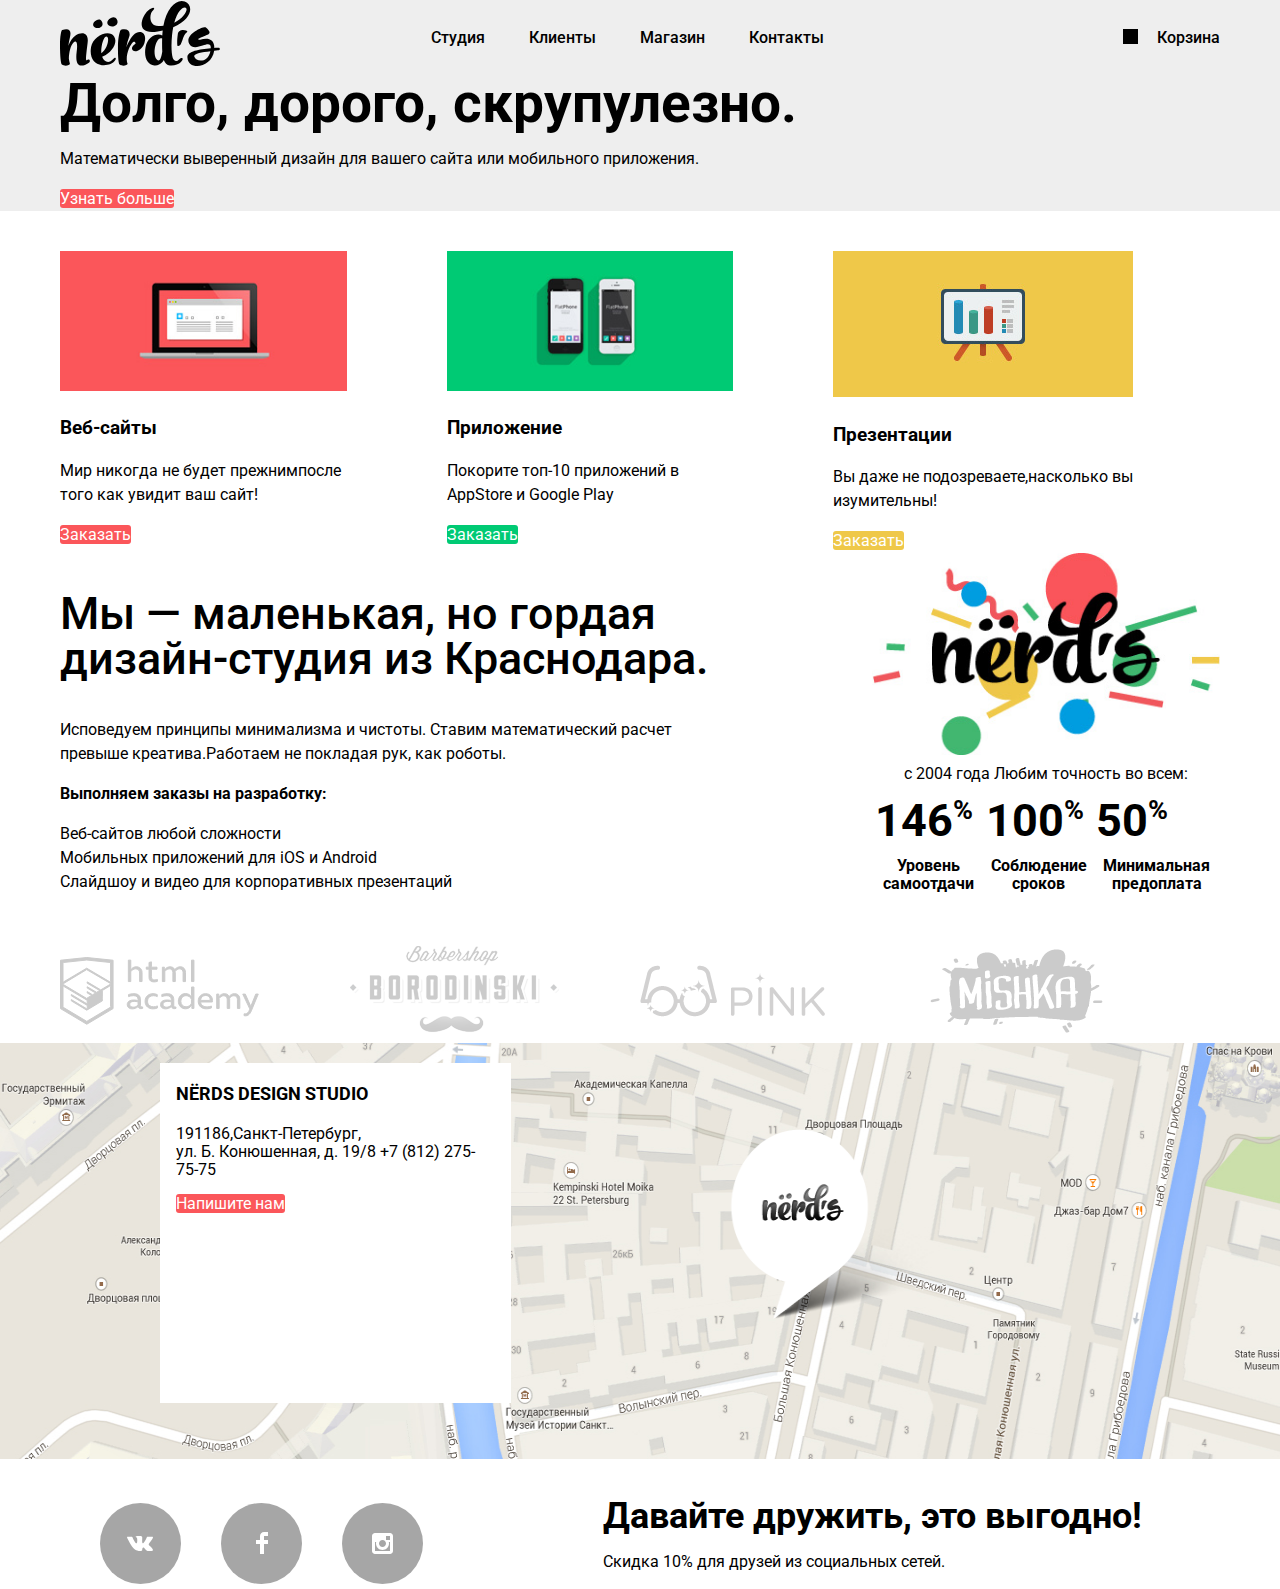
==== commit a723f447: "Декоративные элементы на главной странице" ====
--- a/index.html
+++ b/index.html
@@ -111,7 +111,7 @@
     </main>
   <footer class="main-footer">
     <section class="contacts">
-      <div>
+      <div class="contacts-blok">
         <b class="contacts-name">NЁRDS DESIGN STUDIO</b>
         <p>191186,Санкт-Петербург,
         <br>ул. Б. Конюшенная, д. 19/8
--- a/css/style.css
+++ b/css/style.css
@@ -65,6 +65,9 @@
   font-size: 16px;
   line-height: 18px;
   background-color: var(--red);
+  border-radius: 3px;
+  align-items: center;
+  text-align: center;
 }
 
 .btn:hover,
@@ -87,7 +90,6 @@
   color: var(--black);
   align-items: center;
 }
-
 
 .main-header-logo {
   display: block;
@@ -154,12 +156,16 @@
   background-image: url("img/cart-icon.svg");
   background-repeat: no-repeat;
   background-position: 0 0;
+  background-color: #000000;
 }
 
 .basket:hover::before,
-.basket:focus::before,
+.basket:focus::before {
+  color: var(--red-hover);
+}
+
 .basket:active::before {
-  opacity: 1;
+  color: var(--special);
 }
 
 .features {
@@ -309,6 +315,17 @@
 .footer-container {
   display: grid;
   grid-template-columns: max-content 1fr;
+  align-items: center;
+}
+
+.contacts-blok {
+  position: absolute;
+  width: 319px;
+  height: 308px;
+  background-color: var(--basic-white);
+  margin: 20px;
+  padding: 16px;
+  left: 140px;
   align-items: center;
 }
 
@@ -420,6 +437,92 @@
   font-weight: 700;
 }
 
+.filter-item {
+  margin: 0;
+  padding: 0;
+  border: none;
+}
+
+.range-filter {
+  width: 260px;
+  margin-top: 49px;
+}
+
+.range-controls {
+  height: 41px;
+  position: relative;
+  background-color: var(--gray-nav);
+  border-radius: 5px;
+  margin-bottom: 15px;
+  padding-top: 39px;
+  padding-right: 20px;
+  padding-left: 20px;
+}
+
+.range-controls .scale {
+  height: 2px;
+  background: var(--dark-gray);
+}
+
+.range-controls .bar {
+  width: 70%;
+  height: 2px;
+  background: var(--green);
+}
+
+.range-controls .toggle {
+  position: absolute;
+  top: 31px;
+  left: 0;
+  width: 4px;
+  height: 4px;
+  padding: 0;
+  border: 8px solid var(--basic-white);
+  background-color: var(--gray);
+  border-radius: 50%;
+  box-shadow: 0 2px 1px 0 var(--dark-gray);
+  cursor: pointer;
+}
+
+.range-controls .toggle-min {
+  left: 18px;
+}
+
+.range-controls .toggle-max {
+  left: 160px;
+}
+
+.price-controls {
+  display: flex;
+  justify-content: space-between;
+}
+
+.price-controls label {
+  text-transform: uppercase;
+  font-family: "Roboto", "Arial", sans-serif;
+  font-size: 16px;
+}
+
+.price-controls input {
+  width: 60px;
+  padding: 10px;
+  margin-left: 10px;
+  text-align: center;
+  color: var(--extra-dark);
+  border: none;
+  border-radius: 5px;
+  background: var(--gray-nav);
+  font-family: inherit;
+  font-size: inherit;
+}
+
+.filter-item legend {
+  font-size: 18px;
+  line-height: 24px;
+  text-transform: uppercase;
+  font-weight: 700;
+}
+
 .catalog-filter-group {
   margin-bottom: 30px;
   margin: 0;
@@ -485,6 +588,13 @@
   padding: 0;
   list-style-type: none;
   color: var(--gray);
+}
+
+.sort-link-asc a:hover,
+.sort-link-asc a:focus,
+.sort-link-desc a:hover,
+.sort-link-desc a:focus {
+  color: var(--sort-color-hover);
 }
 
 .catalog-filter-btn {
@@ -582,10 +692,14 @@
   flex-wrap: wrap;
   list-style-type: none;
   color: var(--black);
+  margin: 0;
+  padding: 0;
+}
+
+.paginate-link a {
+  display: block;
+  padding: 10px 19px;
   background-color: var(--gray-nav);
-}
-
-.paginate-link {
   color: var(--black);
 }
 
@@ -593,14 +707,14 @@
   margin: 0 10px;
 }
 
-.paginate-link:hover,
-.paginate-link:focus,
+.paginate-link a:hover,
+.paginate-link a:focus,
 .catalog-filter-btn:hover,
 .catalog-filter-btn:focus {
   background-color: var(--dark-gray);
 }
 
-.paginate-link:active,
+.paginate-link a:active,
 .catalog-filter-btn:active {
   background-color: var(--darker-gray);
   box-shadow: inset 0px 3px 0px var(--special-black);
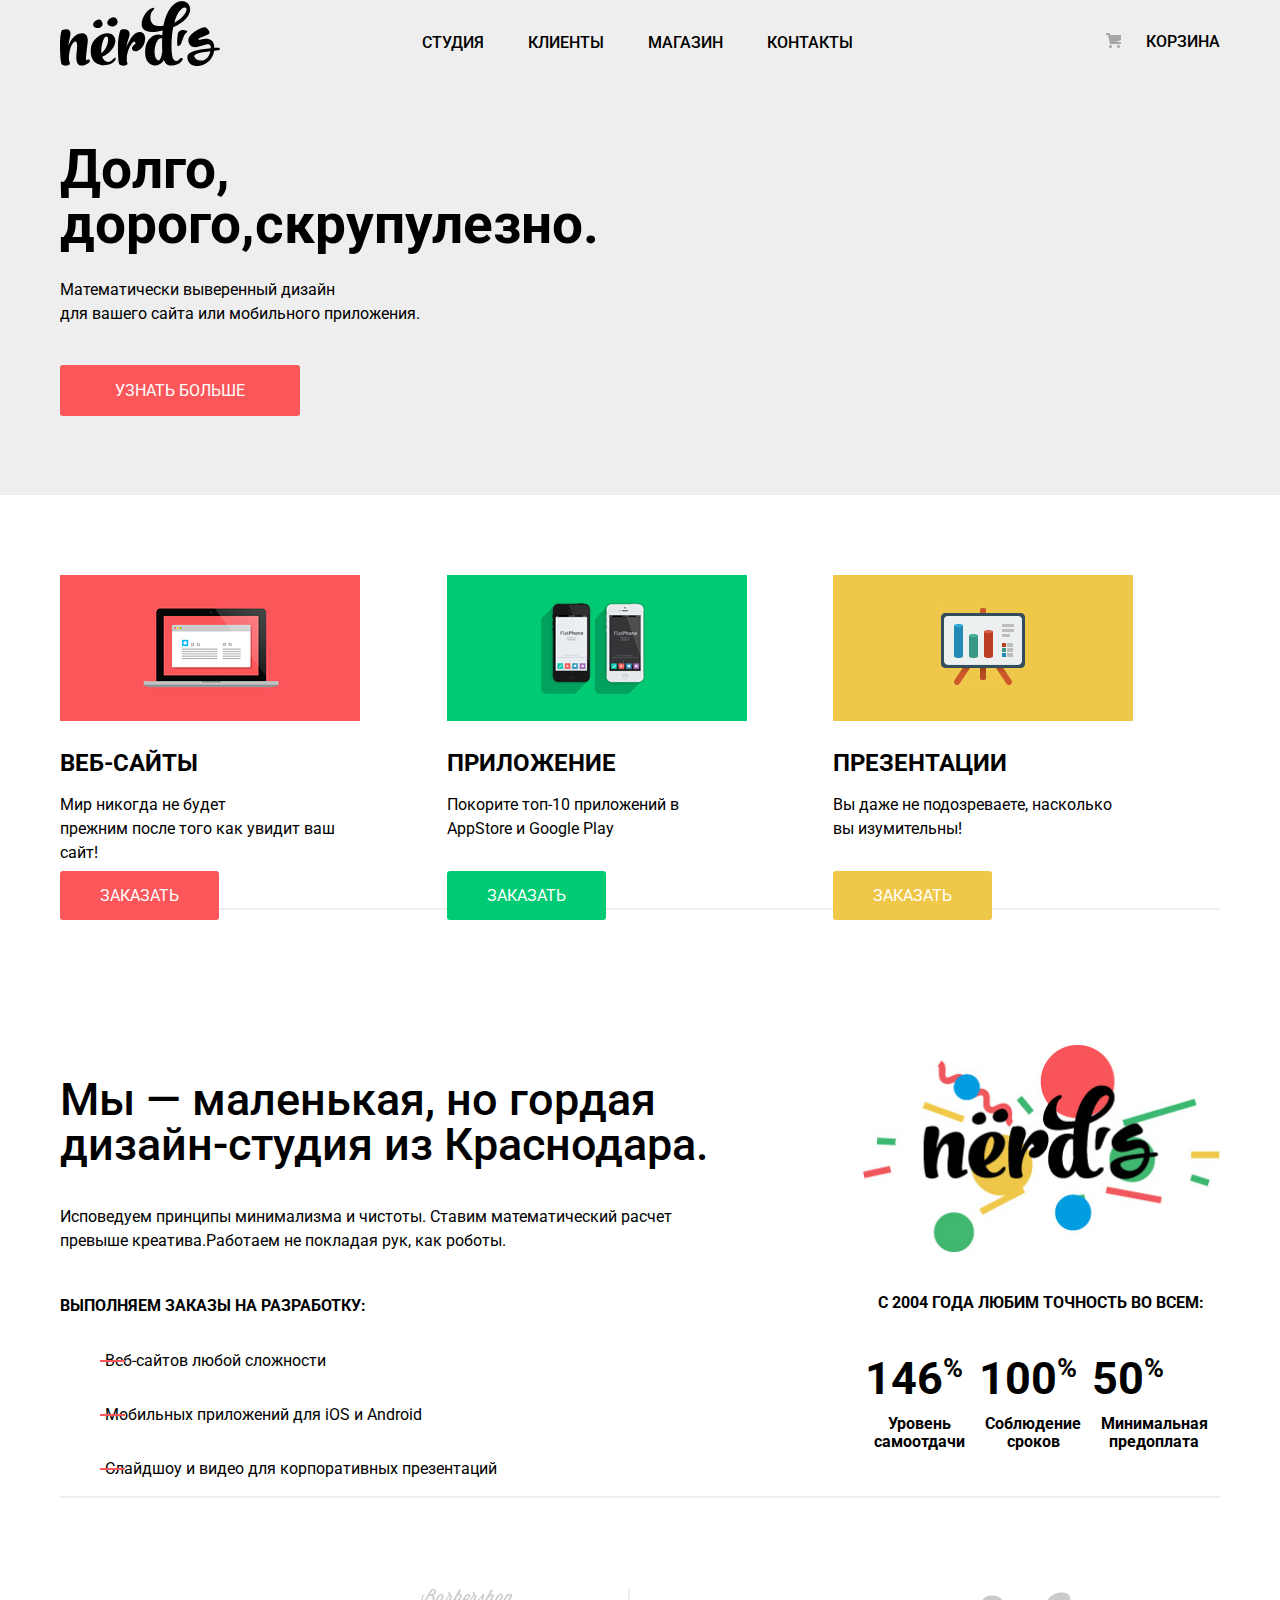
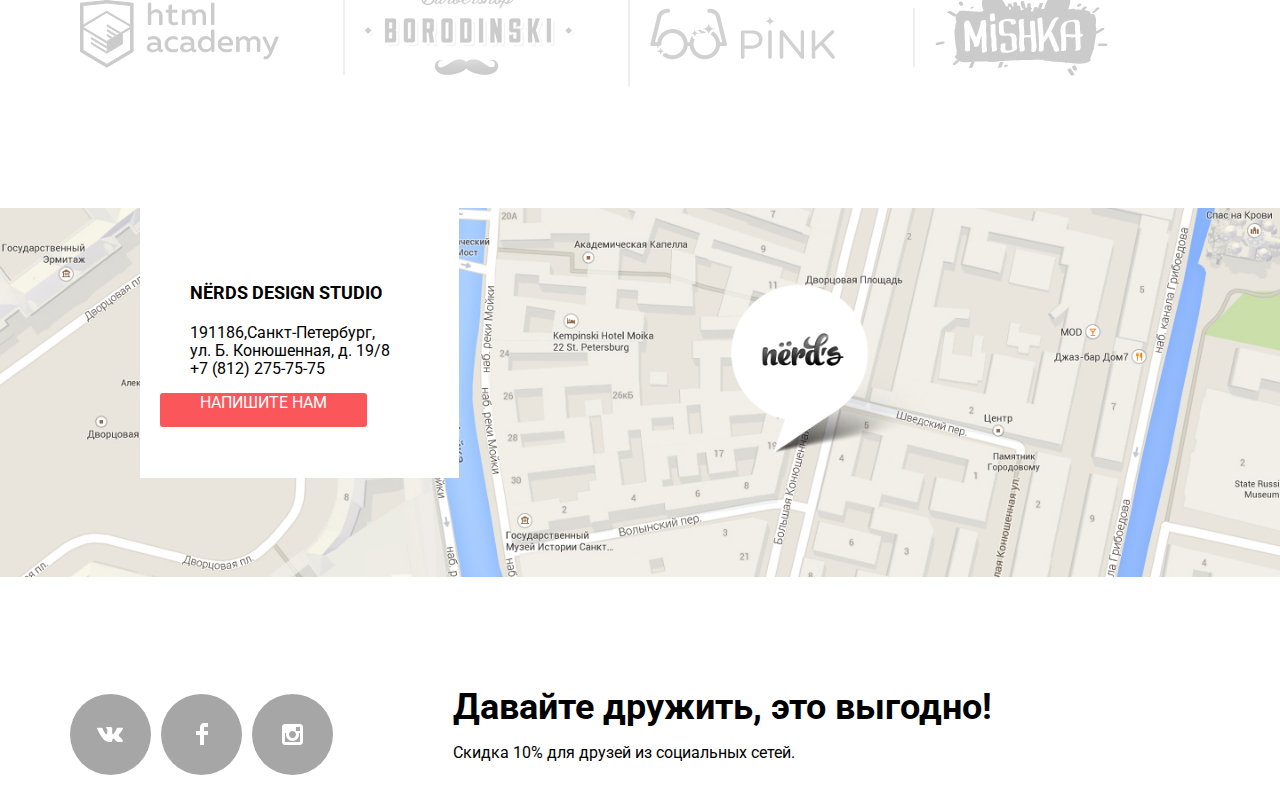
==== commit 6c3cc277: "Декоративные элементы на главной странице" ====
--- a/index.html
+++ b/index.html
@@ -33,9 +33,9 @@
     <main >
     <section class="features">
       <div class="container">
-      <div>
-        <h2 class="features-title">Долго, дорого, скрупулезно.</h2>
-        <p>Математически выверенный дизайн для вашего сайта или мобильного приложения.</p>
+      <div class="features-item features-item-phones">
+        <h2 class="features-title">Долго, дорого,скрупулезно.</h2>
+        <p>Математически выверенный дизайн для&nbsp;вашего&nbsp;сайта или мобильного приложения.</p>
         <a class="btn" href="blank.html">Узнать больше</a>
       </div>
     </div>
@@ -47,19 +47,19 @@
         <li class="services-item">
           <img src="img/illustration-1.jpg" width="300" height="146" alt="Илюстрация компютера">
           <h3 class="services-list-title">Веб-сайты</h3>
-          <p>Мир никогда не будет прежнимпосле того как увидит ваш сайт!</p>
+          <p>Мир никогда не будет прежним&nbsp;после&nbsp;того как увидит ваш сайт!</p>
           <a class="btn" href="blank.html">Заказать</a>
         </li>
         <li class="services-item services-item-green">
           <img src="img/illustration-2.jpg" width="300" height="146" alt="Илюстрация телефонов">
           <h3 class="services-list-title">Приложение</h3>
-          <p>Покорите топ-10 приложений в AppStore и Google Play</p>
+          <p>Покорите топ-10 приложений&nbsp;в&nbsp; AppStore и Google Play</p>
           <a class="btn" href="blank.html">Заказать</a>
         </li>
         <li class="services-item services-item-yellow">
           <img src="img/illustration-3.jpg" width="300" height="146" alt="Илюстрация экрана">
           <h3 class="services-list-title">Презентации</h3>
-          <p>Вы даже не подозреваете,насколько вы изумительны!</p>
+          <p>Вы даже не подозреваете,&nbsp;насколько&nbsp; вы изумительны!</p>
           <a class="btn" href="blank.html">Заказать</a>
         </li>
       </ul>
@@ -107,34 +107,32 @@
           <img src="img/logo-mishka.svg" width="173" height="84" alt="Логотип компании Mishka">
         </a>
     </section>
+    <section class="contacts">
+        <b class="contacts-name">NЁRDS DESIGN STUDIO</b>
+        <p>191186,Санкт-Петербург,
+        <br>ул. Б. Конюшенная, д. 19/8
+        <a class="contacts-phone" href="tel:+78122757575"><br>+7 (812) 275-75-75</a></p>
+        <a class="btn" href="blank.html">Напишите нам</a>
+    </section>
     </div>
     </main>
   <footer class="main-footer">
-    <section class="contacts">
-      <div class="contacts-blok">
-        <b class="contacts-name">NЁRDS DESIGN STUDIO</b>
-        <p>191186,Санкт-Петербург,
-        <br>ул. Б. Конюшенная, д. 19/8
-        <a class="contacts-phone" href="tel:+78122757575">+7 (812) 275-75-75</a></p>
-        <a class="btn" href="blank.html">Напишите нам</a>
-      </div>
-      <div>
-        <img class="map" src="img/map.png" width="1440" height="416" alt="Санкт-Петербург,ул.Б.Конюшенная, д.19/8">
-      </div>
-    </section>
+    <div class="map">
+      <img src="img/map.png" width="1440" height="416" alt="Санкт-Петербург,ул.Б.Конюшенная, д.19/8">
+    </div>
     <section class="footer-social">
       <div class="footer-container container">
       <ul class="footer-social-list">
         <li class="social-item">
-          <a class=" social-button social-button-vk" href="blank.html">
+          <a class="social-button social-button-vk" href="blank.html">
           </a>
         </li>
         <li class="social-item">
-          <a class=" social-button social-button-fb" href="blank.html">
+          <a class="social-button social-button-fb" href="blank.html">
           </a>
         </li>
         <li class="social-item">
-          <a class=" social-button social-button-insta" href="blank.html">
+          <a class="social-button social-button-insta" href="blank.html">
           </a>
         </li>
       </ul>
--- a/css/style.css
+++ b/css/style.css
@@ -66,8 +66,9 @@
   line-height: 18px;
   background-color: var(--red);
   border-radius: 3px;
-  align-items: center;
   text-align: center;
+  padding: 16px 55px;
+  text-transform: uppercase;
 }
 
 .btn:hover,
@@ -88,7 +89,6 @@
   line-height: 30px;
   font-weight: 500;
   color: var(--black);
-  align-items: center;
 }
 
 .main-header-logo {
@@ -105,7 +105,8 @@
   flex-wrap: wrap;
   list-style-type: none;
   margin: 0 auto;
-  padding: 0 20px;
+  padding: 28px 20px;
+  margin-left: 160px;
 }
 
 .site-navigation-list li {
@@ -116,6 +117,7 @@
 .nav-basket a {
   display: block;
   color: var(--black);
+  text-transform: uppercase;
 }
 
 .site-navigation-list a:hover,
@@ -135,28 +137,27 @@
   margin-bottom: 0;
   margin-left: 82px;
   max-width: 150px;
-  padding-left: 40px;
   list-style-type: none;
+  padding-top: 33px;
 }
 
 .nav-basket a:hover {
   color: var(--red-hover);
 }
 
-.nav-basket .basket {
+.basket {
   position: relative;
+  padding-left: 40px;
 }
 
 .basket::before {
   content: "";
   position: absolute;
-  right: 82px;
+  left: 0;
   width: 15px;
   height: 15px;
-  background-image: url("img/cart-icon.svg");
+  background-image: url("../img/cart-icon.svg");
   background-repeat: no-repeat;
-  background-position: 0 0;
-  background-color: #000000;
 }
 
 .basket:hover::before,
@@ -169,14 +170,30 @@
 }
 
 .features {
+  padding-top: 56px;
+  padding-bottom: 92px;
   margin-bottom: 40px;
   background-color: var(--gray-nav);
 }
 
+.features-item-phones {
+  background-image: url("../img/nerds-index-slide1.png");
+}
+
+.features-item {
+  background: no-repeat;
+}
+
+.features-item p {
+  width: 400px;
+  margin: 15px 0 53px;
+}
+
 .features-title {
-  margin: 0;
+  margin: 0 0 26px;
   font-size: 55px;
   line-height: 55px;
+  width: 300px;
 }
 
 .services-title {
@@ -187,28 +204,47 @@
   display: grid;
   grid-template-columns: 1fr 1fr 1fr;
   padding: 0;
-  margin: 0;
   list-style: none;
-}
-
-.services-item {
-  padding-right: 100px;
+  border-bottom: 2px solid var(--gray-nav);
+  margin-top: 80px;
+  left: 0;
+}
+
+.services-item .btn {
+  padding: 15px 40px;
+  width: 138px;
+  height: 130px;
+  margin-left: 0;
+  margin-right: 100px;
 }
 
 .services-item p {
+  width: 300px;
+  height: 45px;
+  margin-left: 0px;
+  margin-top: 15px;
+  margin: 15px 0 46px;
 }
 
 .services-item:nth-child(3n) {
-  padding-right: 60px;
-}
-
-.services-item-title {
-  color: var(--black);
+  padding-right: 0px;
+}
+
+.services-item:last-child {
+  margin-right: -40px;
+}
+
+.services-list-title {
+  color: var(--black);
+  width: 138px;
+  height: 30px;
   font-size: 24px;
   line-height: 30px;
   font-weight: 700;
   margin: 0;
   padding: 0;
+  padding-top: 20px;
+  text-transform: uppercase;
 }
 
 .services-item-green .btn {
@@ -221,7 +257,7 @@
 
 .services-item-green .btn:hover,
 .services-item-green .btn:focus {
- background-color: var(--green-hover);
+  background-color: var(--green-hover);
 }
 
 .services-item-green .btn:active {
@@ -251,34 +287,71 @@
   margin: 0;
   padding: 0;
   margin-bottom: 50px;
+  margin-top: 100px;
+  border-bottom: 2px solid var(--gray-nav);
 }
 
 .about-list {
   list-style: none;
   margin: 0;
   padding: 0;
+  border-left: width 25px height 2px  solid var(--red);
+  margin-top: 13px;
 }
 
 .about-info {
-  padding-right: 140px;
+  padding-right: 130px;
+}
+
+.about-fact {
+  align-items: center;
+  padding-top: 35px;
+  margin-left: -10px;
+}
+
+.table-title {
+  padding-top: 32px;
+  text-transform: uppercase;
+  font-weight: bold;
+}
+
+.about-data {
+  font-size: 45px;
+  line-height: 64px;
+  font-weight: 700;
+  align-items: center;
+  padding-top: 30px;
 }
 
 .about-title {
   font-size: 45px;
   line-height: 45px;
   font-weight: 500;
-}
+  padding-top: 30px;
+}
+
+.about-item {
+  text-align: left;
+  margin-left: 30px;
+  padding: 15px;
+}
+
+.about-item::before {
+  content: "";
+  position: absolute;
+  width: 25px;
+  height: 2px;
+  background-color: var(--red);
+  left: 100px;
+  background-repeat: no-repeat;
+  margin-top: 11px;
+  }
 
 .sup-title {
+  padding-top: 25px;
   font-weight: 700;
-}
-
-.about-data {
-  font-size: 45px;
-  line-height: 64px;
-  font-weight: 700;
-}
-
+  text-transform: uppercase;
+}
 
 .about-row {
   font-size: 16px;
@@ -289,6 +362,18 @@
   display: grid;
   grid-template-columns: repeat(4, 1fr);
   align-items: center;
+  height: 180px;
+  border-bottom: 2px 52px solid var(--gray-nav);
+  margin-left: 20px;
+}
+
+.companies-link {
+	border-right: 2px solid var(--gray-nav);
+  margin-right: 20px;
+}
+
+.companies-link:last-child {
+	border-right: none;
 }
 
 .companies-link img {
@@ -309,7 +394,14 @@
 
 .contacts {
   line-height: 18px;
-  margin-bottom: 35px;
+  position: absolute;
+  width: 319px;
+  height: 200px;
+  background-color: var(--basic-white);
+  align-items: center;
+  padding-top: 150px;
+  margin-left: 140px;
+  left: 0;
 }
 
 .footer-container {
@@ -323,20 +415,38 @@
   width: 319px;
   height: 308px;
   background-color: var(--basic-white);
-  margin: 20px;
-  padding: 16px;
-  left: 140px;
+  text-align: center;
+  padding-top: 100px;
+}
+
+.contacts p {
+  margin-left: 50px;
+}
+
+.contacts .btn {
+  padding-top: 20px;
+  text-align: center;
+  padding: 15px 40px;
+}
+
+.contacts-name {
   align-items: center;
-}
-
-.contacts-name {
   font-size: 18px;
   line-height: 30px;
   font-weight: 700;
+  margin-top: 20px;
+  text-transform: uppercase;
+  margin-left: 50px;
 }
 
 .contacts-phone {
+  margin-top: 20px;
   color: inherit;
+}
+
+.contacts .btn {
+  padding-top: 0px;
+  margin-left: 20px;
 }
 
 .basket {
@@ -347,6 +457,13 @@
 .map {
   width: 100%;
   height: 416px;
+  text-align: center;
+  margin-top: 80px;
+}
+
+.footer-social {
+  margin-top: 65px;
+  margin-bottom: 30px;
 }
 
 .footer-social-list {
@@ -369,6 +486,8 @@
   background-repeat: no-repeat;
   background-position: center;
   border-radius: 50%;
+  margin-left: -30px;
+  left: 20px;
 }
 
 .social-button-vk {
@@ -396,7 +515,7 @@
 }
 
 .footer-text {
-  padding-left: 140px;
+  padding-left: 80px;
 }
 
 .footer-slogan {
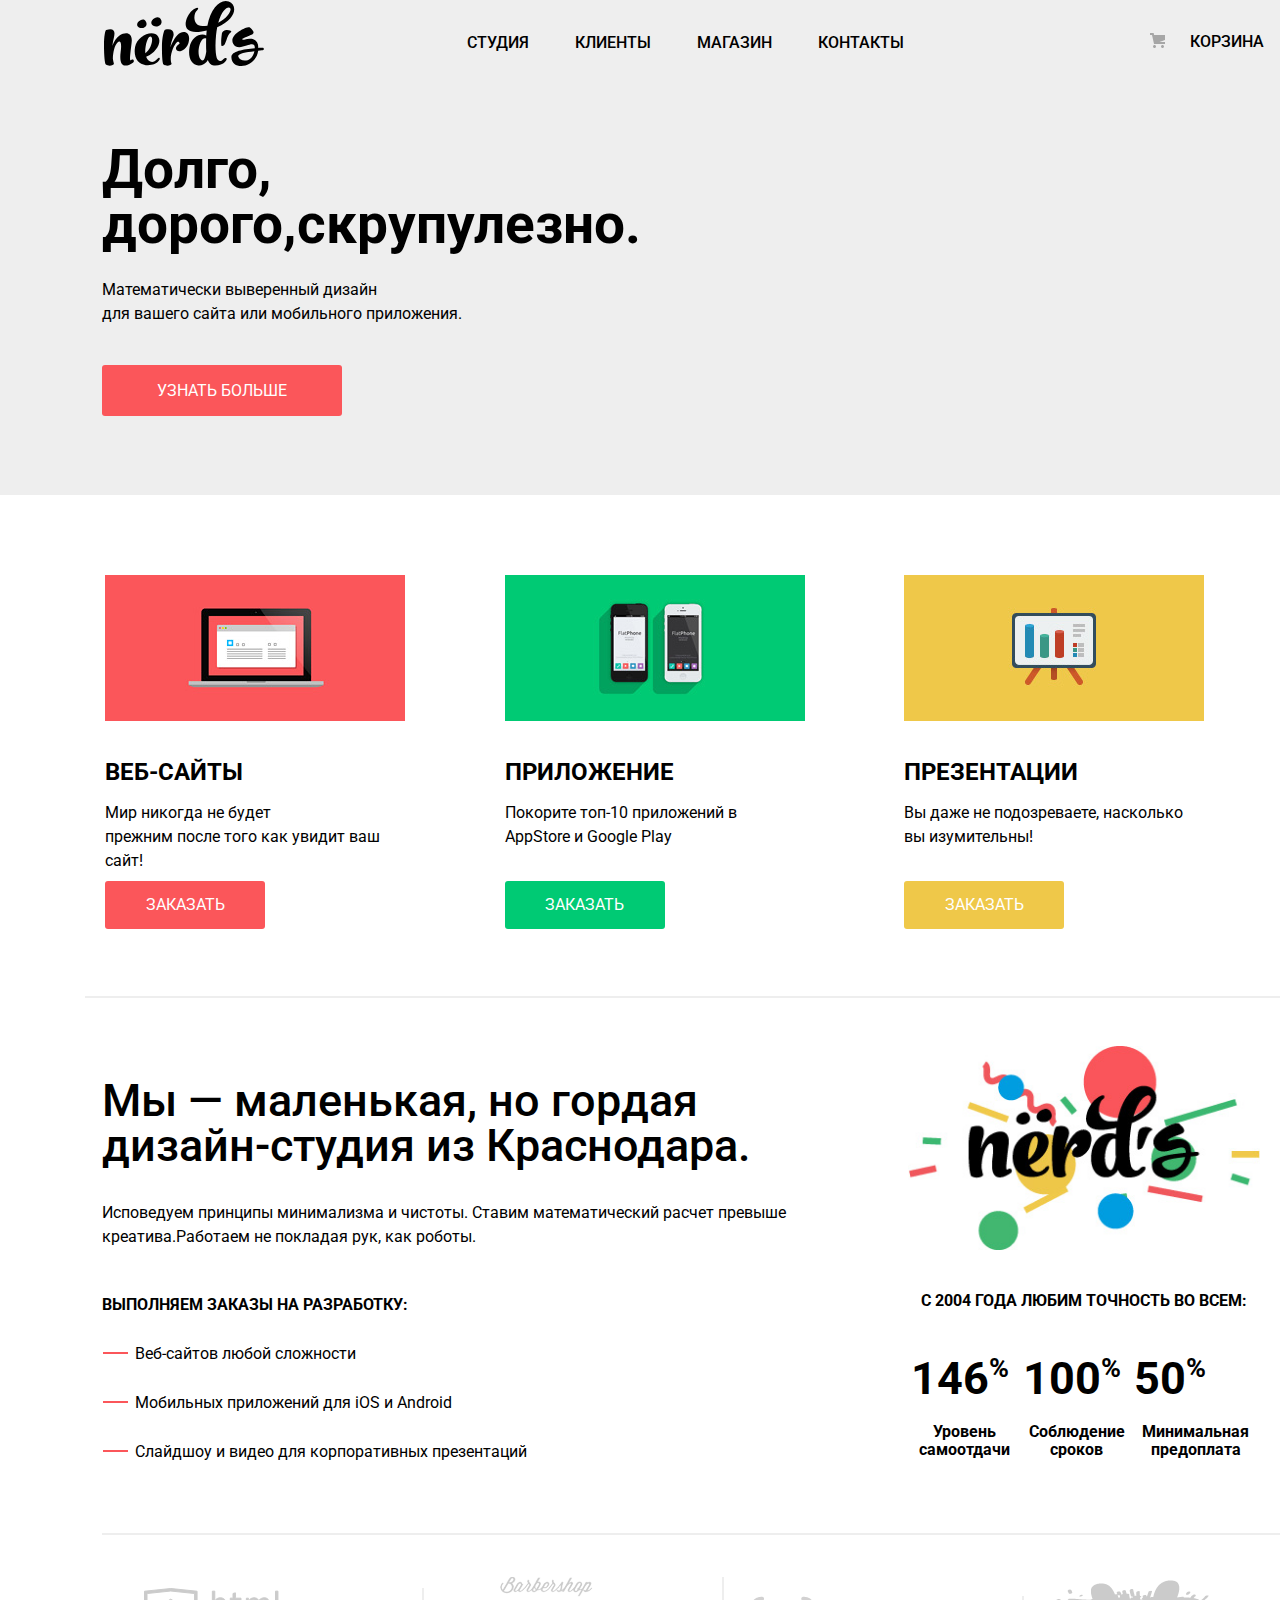
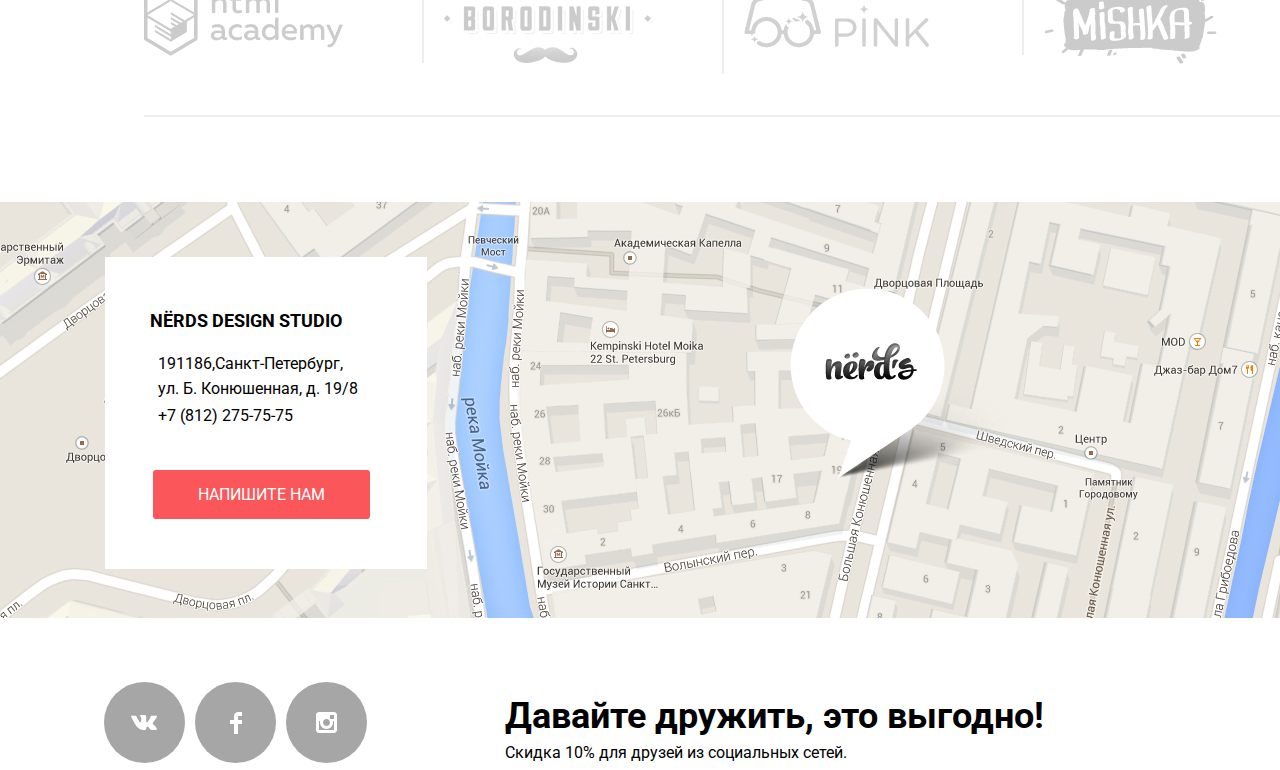
==== commit 177c4d36: "личного проекта «Нёрдс»" ====
--- a/index.html
+++ b/index.html
@@ -31,14 +31,14 @@
     <h1 class="main-title">Интернет магазин «Nerds»</h1>
   </header>
     <main >
-    <section class="features">
+    <section class="features slider">
       <div class="container">
-      <div class="features-item features-item-phones">
+      <div class="features-item">
         <h2 class="features-title">Долго, дорого,скрупулезно.</h2>
         <p>Математически выверенный дизайн для&nbsp;вашего&nbsp;сайта или мобильного приложения.</p>
         <a class="btn" href="blank.html">Узнать больше</a>
       </div>
-    </div>
+      </div>
     </section>
     <div class="container">
     <section class="services">
--- a/css/style.css
+++ b/css/style.css
@@ -94,6 +94,7 @@
 .main-header-logo {
   display: block;
   width: 160px;
+  margin-left: -20px;
 }
 
 .main-header {
@@ -110,7 +111,7 @@
 }
 
 .site-navigation-list li {
-  margin: 0 22px;
+  margin: 0 23px;
 }
 
 .site-navigation-list a,
@@ -132,13 +133,16 @@
   color: var(--special);
 }
 
+.site-navigation-list a .active:active {
+  border-bottom: 2px solid var(--red);
+}
+
 .nav-basket {
   margin-top: 0;
-  margin-bottom: 0;
-  margin-left: 82px;
   max-width: 150px;
   list-style-type: none;
   padding-top: 33px;
+  margin-right: 20px;
 }
 
 .nav-basket a:hover {
@@ -174,10 +178,39 @@
   padding-bottom: 92px;
   margin-bottom: 40px;
   background-color: var(--gray-nav);
-}
-
-.features-item-phones {
+  margin-left: -45px;
+}
+
+.site-wrapper {
+  width: 760px;
+  height: 431px;
+  background-repeat: no-repeat;
+  background-position: center;
   background-image: url("../img/nerds-index-slide1.png");
+}
+
+.slider-controls {
+  position: absolute;
+  bottom: 63px;
+  left: 0;
+  z-index: 20;
+  display: flex;
+  width: 67px;
+  justify-content: space-between;
+}
+
+.slider-controls button {
+  padding: 0;
+  width: 17px;
+  height: 17px;
+  background-color: transparent;
+  border: 2px solid #ffffff;
+  border-radius: 50%;
+  cursor: pointer;
+}
+
+.slide {
+  display: none;
 }
 
 .features-item {
@@ -207,15 +240,13 @@
   list-style: none;
   border-bottom: 2px solid var(--gray-nav);
   margin-top: 80px;
-  left: 0;
+  margin-left: -39px;
 }
 
 .services-item .btn {
+  display: block;
   padding: 15px 40px;
-  width: 138px;
-  height: 130px;
-  margin-left: 0;
-  margin-right: 100px;
+  width: 80px;
 }
 
 .services-item p {
@@ -223,7 +254,7 @@
   height: 45px;
   margin-left: 0px;
   margin-top: 15px;
-  margin: 15px 0 46px;
+  margin: 14px 0 35px;
 }
 
 .services-item:nth-child(3n) {
@@ -243,8 +274,13 @@
   font-weight: 700;
   margin: 0;
   padding: 0;
-  padding-top: 20px;
+  padding-top: 29px;
   text-transform: uppercase;
+}
+
+.services-item {
+  margin-left: 20px;
+  margin-bottom: 67px;
 }
 
 .services-item-green .btn {
@@ -283,11 +319,12 @@
 
 .about {
   display: grid;
-  grid-template-columns: 70% 30%;
-  margin: 0;
-  padding: 0;
-  margin-bottom: 50px;
-  margin-top: 100px;
+  grid-template-columns: 69% 29%;
+  margin: 0;
+  padding: 0;
+  margin-top: -3px;
+  margin-left: -22px;
+  padding-bottom: 57px;
   border-bottom: 2px solid var(--gray-nav);
 }
 
@@ -295,8 +332,9 @@
   list-style: none;
   margin: 0;
   padding: 0;
-  border-left: width 25px height 2px  solid var(--red);
-  margin-top: 13px;
+  margin-top: -4px;
+  margin-left: -25px;
+  line-height: 21px;
 }
 
 .about-info {
@@ -317,7 +355,7 @@
 
 .about-data {
   font-size: 45px;
-  line-height: 64px;
+  line-height: 68px;
   font-weight: 700;
   align-items: center;
   padding-top: 30px;
@@ -328,12 +366,13 @@
   line-height: 45px;
   font-weight: 500;
   padding-top: 30px;
+  margin-bottom: 33px;
 }
 
 .about-item {
   text-align: left;
-  margin-left: 30px;
-  padding: 15px;
+  margin-left: 44px;
+  padding: 14px;
 }
 
 .about-item::before {
@@ -342,13 +381,13 @@
   width: 25px;
   height: 2px;
   background-color: var(--red);
-  left: 100px;
+  left: 103px;
   background-repeat: no-repeat;
-  margin-top: 11px;
+  margin-top: 9px;
   }
 
 .sup-title {
-  padding-top: 25px;
+  padding-top: 28px;
   font-weight: 700;
   text-transform: uppercase;
 }
@@ -356,6 +395,7 @@
 .about-row {
   font-size: 16px;
   line-height: 18px;
+  padding-top: 7px;
 }
 
 .companies {
@@ -363,8 +403,9 @@
   grid-template-columns: repeat(4, 1fr);
   align-items: center;
   height: 180px;
-  border-bottom: 2px 52px solid var(--gray-nav);
+  border-bottom: 2px solid var(--gray-nav);
   margin-left: 20px;
+  margin-right: -60px;
 }
 
 .companies-link {
@@ -393,14 +434,15 @@
 }
 
 .contacts {
-  line-height: 18px;
+  line-height: 23px;
   position: absolute;
-  width: 319px;
-  height: 200px;
+  width: 314px;
+  height: 263px;
+  margin-top: 140px;
+  margin-left: 105px;
+  padding-left: 8px;
   background-color: var(--basic-white);
-  align-items: center;
-  padding-top: 150px;
-  margin-left: 140px;
+  padding-top: 49px;
   left: 0;
 }
 
@@ -410,23 +452,15 @@
   align-items: center;
 }
 
-.contacts-blok {
-  position: absolute;
-  width: 319px;
-  height: 308px;
-  background-color: var(--basic-white);
+.contacts p {
+  margin-left: 45px;
+  margin-bottom: 54px;
+}
+
+.contacts .btn {
   text-align: center;
-  padding-top: 100px;
-}
-
-.contacts p {
-  margin-left: 50px;
-}
-
-.contacts .btn {
-  padding-top: 20px;
-  text-align: center;
-  padding: 15px 40px;
+  padding: 15px 45px;
+  margin-left: 40px;
 }
 
 .contacts-name {
@@ -434,19 +468,19 @@
   font-size: 18px;
   line-height: 30px;
   font-weight: 700;
-  margin-top: 20px;
   text-transform: uppercase;
-  margin-left: 50px;
+  margin-left: 37px;
+  margin: 43;
 }
 
 .contacts-phone {
   margin-top: 20px;
   color: inherit;
-}
-
-.contacts .btn {
-  padding-top: 0px;
-  margin-left: 20px;
+  line-height: 27px;
+}
+
+.contacts-phone .a {
+  margin-top: 59px;
 }
 
 .basket {
@@ -455,23 +489,28 @@
 }
 
 .map {
-  width: 100%;
+  display: block;
+  width: 1440px;
   height: 416px;
+  margin-top: 85px;
+  margin-left: -32px;
   text-align: center;
-  margin-top: 80px;
+  left: 0;
+  position: center;
+  margin-bottom: 80px;
 }
 
 .footer-social {
-  margin-top: 65px;
-  margin-bottom: 30px;
+  margin-top: 76px;
 }
 
 .footer-social-list {
   list-style-type: none;
-  margin: 0;
-  padding: 0 20px;
+  margin: -10px;
+  padding: 0;
   display: flex;
   flex-wrap: wrap;
+  margin-top: -33px;
 }
 
 .social-item {
@@ -515,7 +554,7 @@
 }
 
 .footer-text {
-  padding-left: 80px;
+  padding-left: 128px;
 }
 
 .footer-slogan {
@@ -525,7 +564,7 @@
 }
 
 .footer-paragraph {
-  line-height: 22px;
+  line-height: 3px;
 }
 
 .site-navigation-list .active {
@@ -536,24 +575,36 @@
   font-size: 55px;
   line-height: 55px;
   font-weight: 500;
-  margin-left: 357px;
+  margin-left: 328px;
+  padding-top: 22px;
+  padding-bottom: 66px;
 }
 
 .catalog-container {
   display: grid;
   grid-template-columns: 260px 1fr;
   gap: 0 140px;
+  padding-top: 40px;
 }
 
 .catalog-filter-title {
   display: none;
+}
+
+.catalog-form-title {
+  padding-top: 20px;
+  text-transform: uppercase;
+  font-weight: 700px;
 }
 
 .catalog-filter {
   grid-row: 1/3;
   font-size: 18px;
   line-height: 30px;
-  font-weight: 700;
+}
+
+.catalog-filter-form {
+  margin-left: -20px;
 }
 
 .filter-item {
@@ -638,8 +689,6 @@
 .filter-item legend {
   font-size: 18px;
   line-height: 24px;
-  text-transform: uppercase;
-  font-weight: 700;
 }
 
 .catalog-filter-group {
@@ -647,24 +696,78 @@
   margin: 0;
   padding: 0;
   border: 0;
-}
-
-.catalog-filter-list {
+  padding-top: 124px;
+}
+
+.catalog-filter fieldset {
+  padding: 0;
+  margin: 0;
+  margin-bottom: 50px;
+  border: none;
+}
+
+.catalog-filter-item{
   list-style-type: none;
-  margin: 0;
-  padding: 0;
-}
-
-.catalog-checkbox-label {
-  font-size: 16px;
-  line-height: 20px;
-  font-weight: 400;
-}
-
-.catalog-radio-label {
-  font-size: 16px;
-  line-height: 20px;
-  font-weight: 400;
+  margin-top: 9px;
+}
+
+.catalog-label {
+  margin-left: 40px;
+}
+
+.catalog-filter-item label {
+  position: relative;
+  display: block;
+  cursor: pointer;
+  user-select: none;
+}
+
+.catalog-checkbox-label + label::before {
+  content: "";
+  position: absolute;
+  left: -36px;
+  top: 8;
+  width: 16px;
+  height: 16px;
+  border: 2px solid var(--gray-nav);
+}
+
+.catalog-checkbox-label:checked + label::after {
+  content: "";
+  position: absolute;
+  top: 2px;
+  left: -35px;
+  width: 21px;
+  height: 18px;
+  background-image: url("../img/Shape.svg");
+  background-repeat: no-repeat;
+  background-position: 0 0;
+}
+
+.catalog-radio-label + label::before {
+  content: "";
+  position: absolute;
+  left: -39px;
+  top: 6px;
+  width: 15px;
+  height: 15px;
+  border: 5px solid var(--gray-nav);
+  border-radius: 50%;
+}
+
+.catalog-radio-label:checked + label::after {
+  content: "";
+  position: absolute;
+  top: 14px;
+  left: -31px;
+  width: 8px;
+  height: 8px;
+  background-color: var(--gray-nav);
+  border-radius: 50%;
+}
+
+[type="checkbox"], [type="radio"] {
+  display: none;
 }
 
 .sort-item {
@@ -727,6 +830,7 @@
   color: var(--black);
   list-style-type: none;
   align-items: center;
+  padding-top: 0px;
 }
 
 .catalog-sort-caption {
@@ -734,11 +838,17 @@
   font-size: 18px;
   line-height: 30px;
   font-weight: 700;
+  text-transform: uppercase;
+  margin-left: -20px;
 }
 
 .catalog-filter-btn {
   background-color: var(--gray-nav);
   border: 0;
+  width: 260px;
+  height: 50px;
+  font-weight:bold;
+  margin-top: 16px;
 }
 
 .catalog-sort-list {
@@ -746,6 +856,8 @@
    flex-wrap: wrap;
    list-style: none;
    margin-left: 200px;
+   text-transform: uppercase;
+   height: 18px;
   }
 
 .catalog-sort-list li {
@@ -795,35 +907,108 @@
   padding: 0px;
   grid-column-start: 2;
   list-style: none;
+  padding-top: 36px;
+}
+
+.catalog-filter-list {
+  margin: 0;
+  padding: 0;
+
 }
 
 .catalog-link {
   color: var(--black);
+  text-transform: uppercase;
 }
 
 .catalog-item {
-  margin-right: 20px;
-  margin-bottom: 20px;
-}
-
-.paginate {
+  margin-left: -20px;
+  margin-bottom: -15px;
+}
+
+.catalog-item:hover .text{
+  display: block;
+}
+
+.text {
+  position: absolute;
+  background-color: var(--gray-nav);
+  padding-top: 19px;
+  width: 361px;
+  height: 205px;
+  text-align: center;
+  margin-left: -1px;
+  margin-top: -237px;
+  display: none;
+}
+
+.catalog-item-image {
+  position:relative;
+  width: 360px;
+  height: 578px;
+  border-top: 40px solid var(--extra-gray);
+}
+
+.catalog-info {
+  color: var(--text-catalog);
+  line-height: 18px;
+  margin-bottom: 57px;
+}
+
+.catalog-filter fieldset {
+  padding: 0;
+  margin: 0;
+  margin-bottom: 30px;
+  border: none;
+}
+
+.catalog-item .btn {
+  width: 200px;
+  height: 50px;
+  padding: 16px 78px;
+}
+
+.paginate  {
   display: flex;
-  flex-wrap: wrap;
   list-style-type: none;
   color: var(--black);
   margin: 0;
   padding: 0;
+  margin-top: 59px;
+  margin-left: 375px;
 }
 
 .paginate-link a {
   display: block;
-  padding: 10px 19px;
+  padding: 11px 19px;
   background-color: var(--gray-nav);
   color: var(--black);
+  text-transform: uppercase;
 }
 
 .paginate li {
-  margin: 0 10px;
+  margin: 2px 8px;
+  margin-right: 3px;
+}
+
+.paginate .btn {
+  padding: 14px 86px;
+  text-align: center;
+}
+
+.paginate-link a:active {
+  background-color: var(--basic-white);
+}
+
+.pagination-item-current a,
+.pagination-item-current a:hover,
+.pagination-item-current a:focus,
+.pagination-item-current a:active {
+  color: var(--black);
+  background-color: var(--basic-white);
+  border: 3px solid var(--gray-nav);
+  box-sizing: border-box;
+  border-radius: 3px;
 }
 
 .paginate-link a:hover,
@@ -832,23 +1017,3 @@
 .catalog-filter-btn:focus {
   background-color: var(--dark-gray);
 }
-
-.paginate-link a:active,
-.catalog-filter-btn:active {
-  background-color: var(--darker-gray);
-  box-shadow: inset 0px 3px 0px var(--special-black);
-}
-
-.catalog-info {
-  color: var(--text-catalog);
-  line-height: 18px;
-}
-
-.catalog-filter fieldset {
-  padding: 0;
-  margin: 0;
-  margin-bottom: 30px;
-  border: none;
-}
-
-
